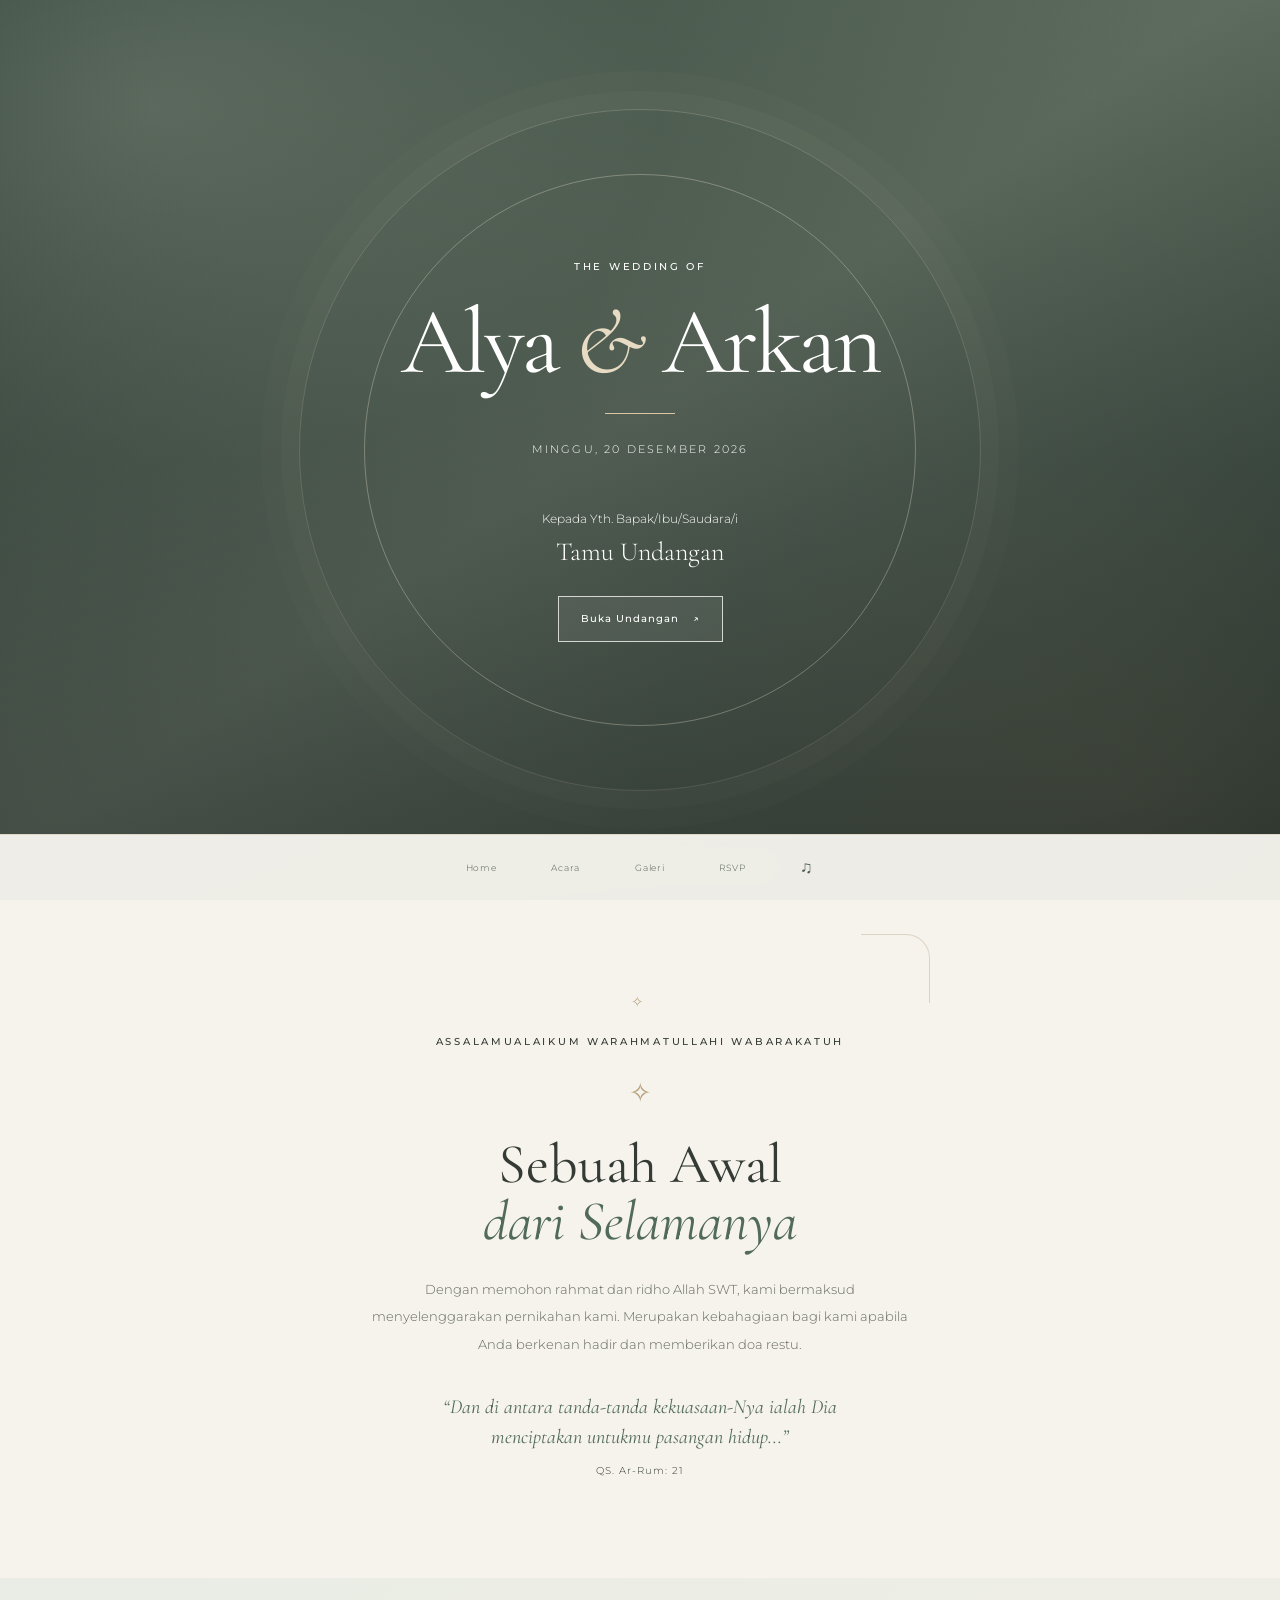
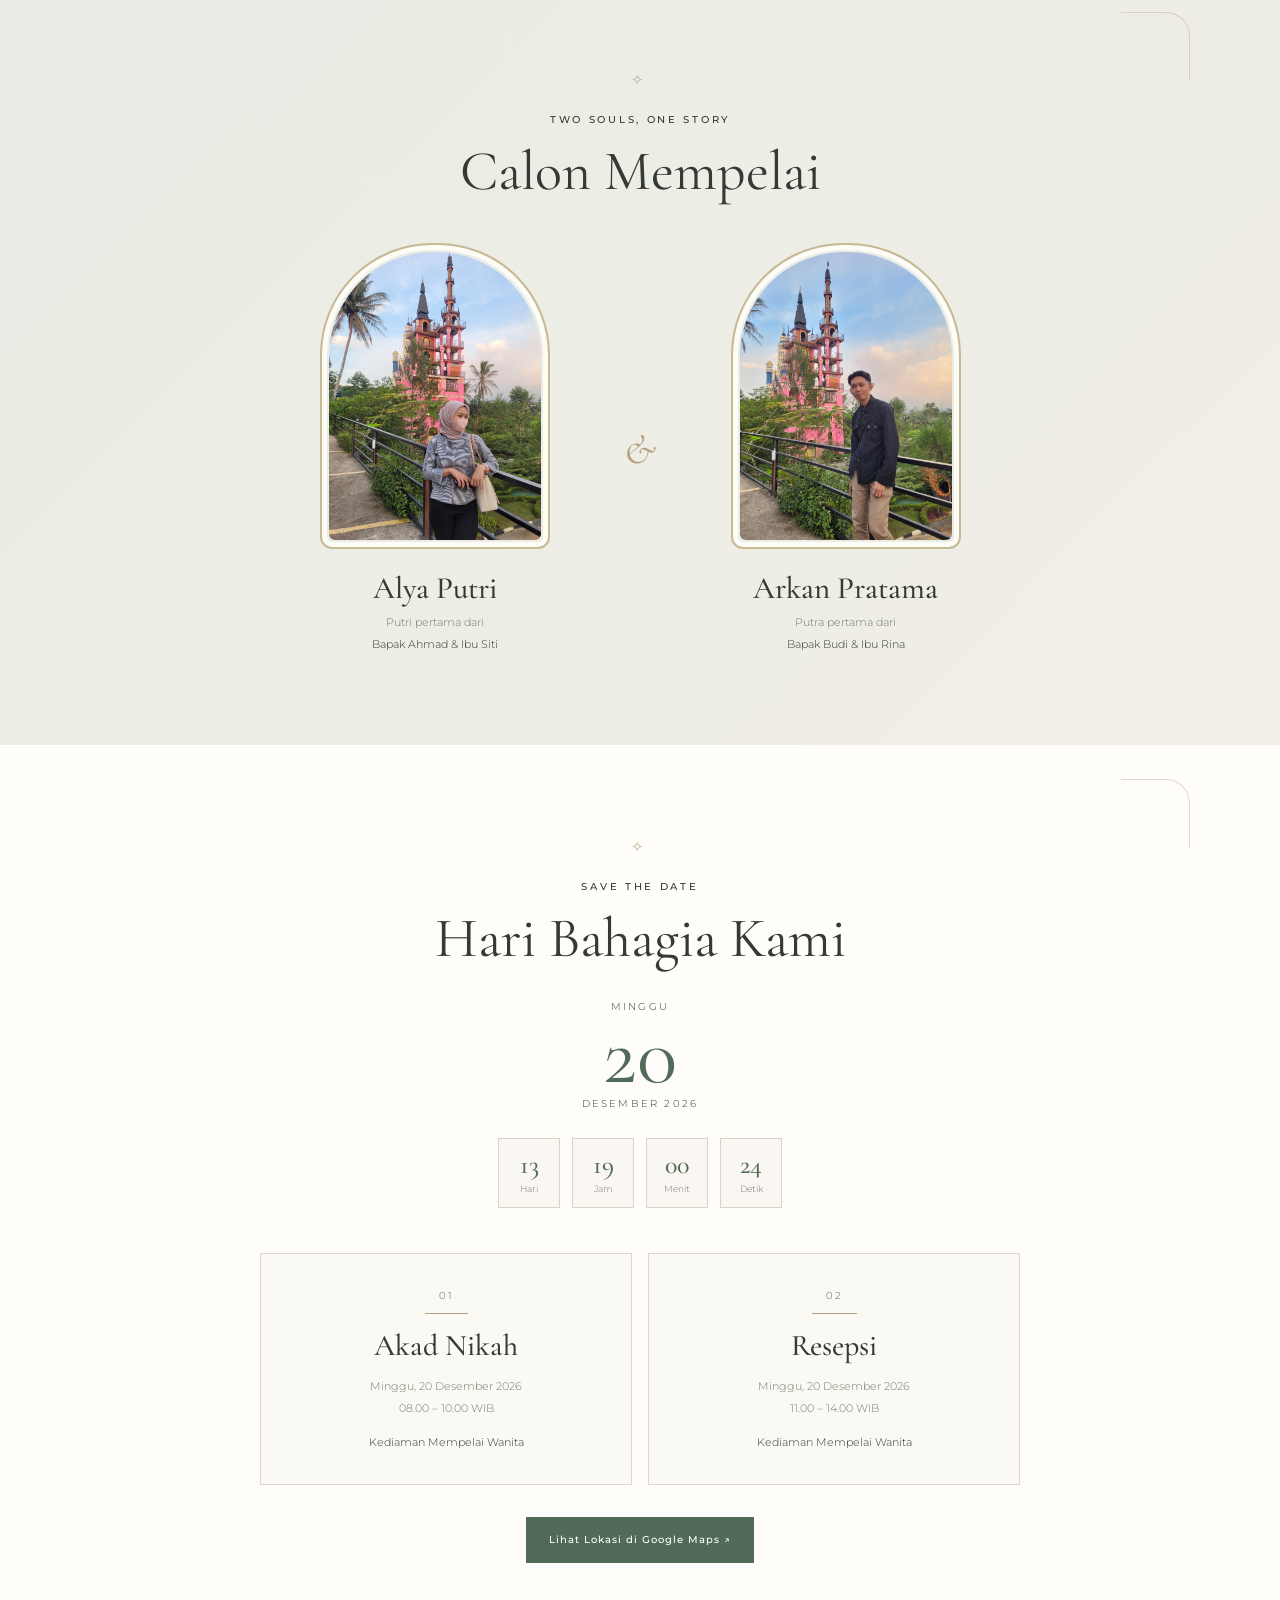
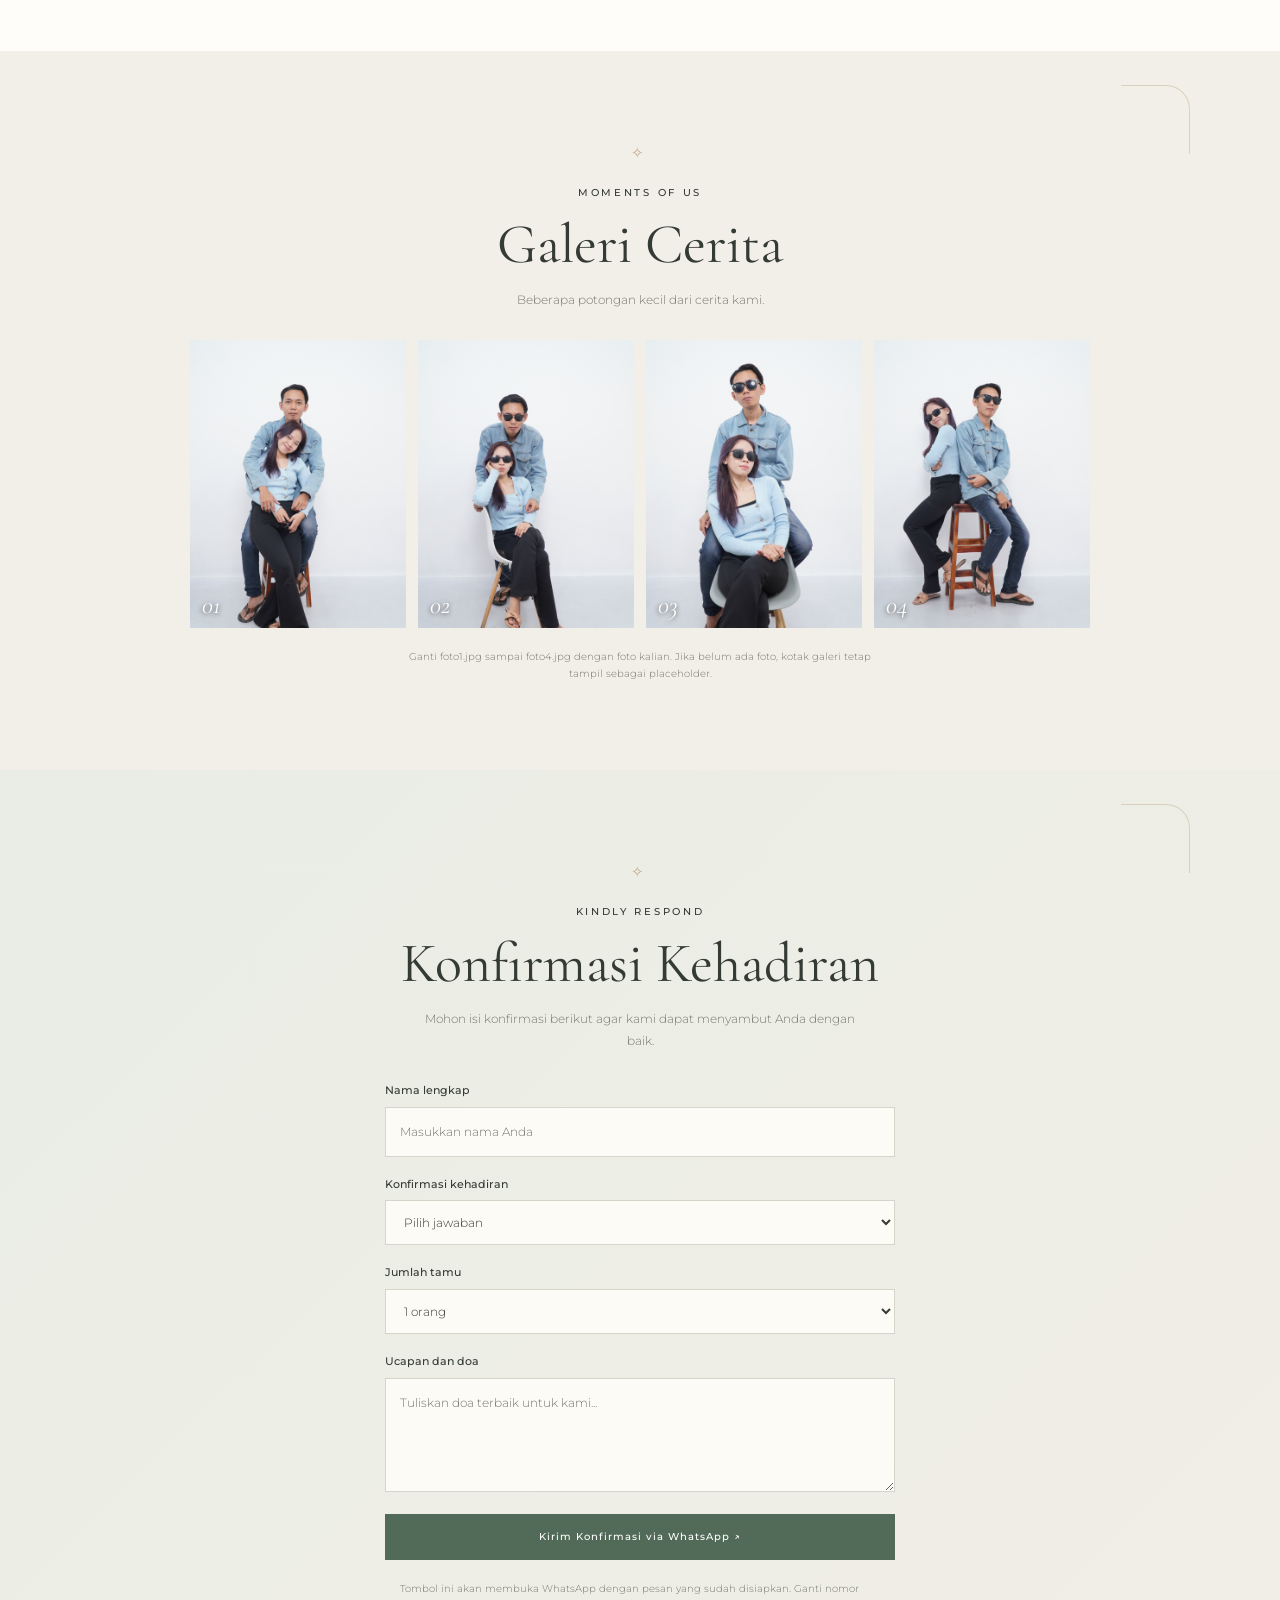
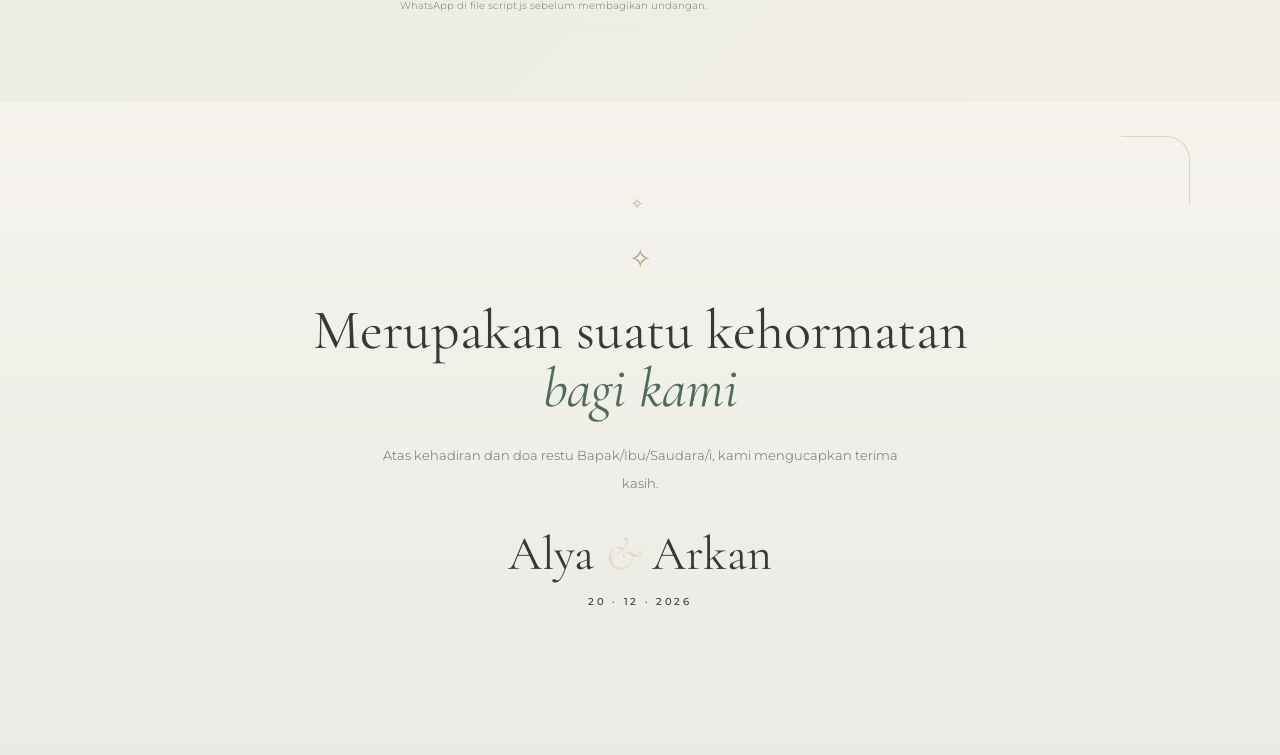
==== index.html @ 94f5ba84 "Add files via upload" ====
<!DOCTYPE html>
<html lang="id">
<head>
  <meta charset="UTF-8">
  <meta name="viewport" content="width=device-width, initial-scale=1">
  <meta name="theme-color" content="#f7f7f5">
  <meta name="description" content="Undangan pernikahan digital — sebuah awal dari selamanya.">
  <title>Undangan Pernikahan — Nama Pasangan</title>
  <link rel="preconnect" href="https://fonts.googleapis.com">
  <link rel="preconnect" href="https://fonts.gstatic.com" crossorigin>
  <link href="https://fonts.googleapis.com/css2?family=Cormorant+Garamond:wght@400;500;600&family=Montserrat:wght@300;400;500;600&display=swap" rel="stylesheet">
  <link rel="stylesheet" href="style.css">
</head>
<body>
  <audio id="weddingMusic" loop preload="none">
    <!-- Ganti musik.mp3 dengan file musik milik Anda yang sudah memiliki izin penggunaan. -->
    <source src="musik.mp3" type="audio/mpeg">
  </audio>

  <main>
    <section class="cover" id="home">
      <div class="cover-shade"></div>
      <div class="cover-content">
        <p class="eyebrow">THE WEDDING OF</p>
        <h1 class="cover-names">Alya <span>&amp;</span> Arkan</h1>
        <div class="silver-line"></div>
        <p class="cover-date">MINGGU, 20 DESEMBER 2026</p>
        <p class="cover-note">Kepada Yth. Bapak/Ibu/Saudara/i</p>
        <p class="guest-name" id="guestName">Tamu Undangan</p>
        <button class="button button-light" id="openInvitation">Buka Undangan <span aria-hidden="true">↗</span></button>
      </div>
      <div class="cover-bottom">DENGAN PENUH CINTA, KAMI MENGUNDANG ANDA</div>
    </section>

    <section class="intro section-pad" id="intro">
      <p class="eyebrow">ASSALAMUALAIKUM WARAHMATULLAHI WABARAKATUH</p>
      <div class="ornament">✧</div>
      <h2>Sebuah Awal<br><em>dari Selamanya</em></h2>
      <p class="body-copy">Dengan memohon rahmat dan ridho Allah SWT, kami bermaksud menyelenggarakan pernikahan kami. Merupakan kebahagiaan bagi kami apabila Anda berkenan hadir dan memberikan doa restu.</p>
      <p class="quote">“Dan di antara tanda-tanda kekuasaan-Nya ialah Dia menciptakan untukmu pasangan hidup...”</p>
      <p class="quote-source">QS. Ar-Rum: 21</p>
    </section>

    <section class="couple section-pad">
      <p class="eyebrow">TWO SOULS, ONE STORY</p>
      <h2>Calon Mempelai</h2>
      <div class="couple-grid">
        <article class="person">
          <div class="portrait portrait-one"><img src="foto-mempelai-wanita.jpg" alt="Foto calon mempelai wanita" onerror="this.style.display='none'"></div>
          <h3>Alya Putri</h3>
          <p>Putri pertama dari</p>
          <p class="family">Bapak Ahmad &amp; Ibu Siti</p>
        </article>
        <div class="ampersand">&amp;</div>
        <article class="person">
          <div class="portrait portrait-two"><img src="foto-mempelai-pria.jpg" alt="Foto calon mempelai pria" onerror="this.style.display='none'"></div>
          <h3>Arkan Pratama</h3>
          <p>Putra pertama dari</p>
          <p class="family">Bapak Budi &amp; Ibu Rina</p>
        </article>
      </div>
    </section>

    <section class="event section-pad" id="acara">
      <p class="eyebrow">SAVE THE DATE</p>
      <h2>Hari Bahagia Kami</h2>
      <div class="event-date">
        <span>MINGGU</span><strong>20</strong><span>DESEMBER 2026</span>
      </div>
      <div id="countdown" class="countdown" aria-label="Hitung mundur">
        <div><strong id="days">00</strong><span>Hari</span></div>
        <div><strong id="hours">00</strong><span>Jam</span></div>
        <div><strong id="minutes">00</strong><span>Menit</span></div>
        <div><strong id="seconds">00</strong><span>Detik</span></div>
      </div>
      <div class="event-cards">
        <article class="event-card">
          <span class="event-icon">01</span>
          <h3>Akad Nikah</h3>
          <p>Minggu, 20 Desember 2026</p>
          <p>08.00 – 10.00 WIB</p>
          <p class="venue">Kediaman Mempelai Wanita</p>
        </article>
        <article class="event-card">
          <span class="event-icon">02</span>
          <h3>Resepsi</h3>
          <p>Minggu, 20 Desember 2026</p>
          <p>11.00 – 14.00 WIB</p>
          <p class="venue">Kediaman Mempelai Wanita</p>
        </article>
      </div>
      <a class="button button-dark" id="mapLink" href="https://maps.google.com/?q=Kediaman+Mempelai+Wanita" target="_blank" rel="noopener">Lihat Lokasi di Google Maps ↗</a>
    </section>

    <section class="gallery section-pad" id="galeri">
      <p class="eyebrow">MOMENTS OF US</p>
      <h2>Galeri Cerita</h2>
      <p class="section-subtitle">Beberapa potongan kecil dari cerita kami.</p>
      <div class="gallery-grid">
        <button class="gallery-item gallery-a" data-full="foto1.jpg" aria-label="Lihat foto 1"><img src="foto1.jpg" alt="Foto pasangan 1" onerror="this.style.display='none'"><span>01</span></button>
        <button class="gallery-item gallery-b" data-full="foto2.jpg" aria-label="Lihat foto 2"><img src="foto2.jpg" alt="Foto pasangan 2" onerror="this.style.display='none'"><span>02</span></button>
        <button class="gallery-item gallery-c" data-full="foto3.jpg" aria-label="Lihat foto 3"><img src="foto3.jpg" alt="Foto pasangan 3" onerror="this.style.display='none'"><span>03</span></button>
        <button class="gallery-item gallery-d" data-full="foto4.jpg" aria-label="Lihat foto 4"><img src="foto4.jpg" alt="Foto pasangan 4" onerror="this.style.display='none'"><span>04</span></button>
      </div>
      <p class="hint">Ganti foto1.jpg sampai foto4.jpg dengan foto kalian. Jika belum ada foto, kotak galeri tetap tampil sebagai placeholder.</p>
    </section>

    <section class="rsvp section-pad" id="rsvp">
      <p class="eyebrow">KINDLY RESPOND</p>
      <h2>Konfirmasi Kehadiran</h2>
      <p class="section-subtitle">Mohon isi konfirmasi berikut agar kami dapat menyambut Anda dengan baik.</p>
      <form id="rsvpForm">
        <label for="name">Nama lengkap</label>
        <input id="name" name="name" type="text" placeholder="Masukkan nama Anda" required>
        <label for="attendance">Konfirmasi kehadiran</label>
        <select id="attendance" name="attendance" required>
          <option value="">Pilih jawaban</option>
          <option value="Hadir">Insyaallah hadir</option>
          <option value="Tidak hadir">Mohon maaf, belum bisa hadir</option>
        </select>
        <label for="guests">Jumlah tamu</label>
        <select id="guests" name="guests">
          <option value="1">1 orang</option><option value="2">2 orang</option><option value="3">3 orang</option><option value="4">4 orang</option>
        </select>
        <label for="message">Ucapan dan doa</label>
        <textarea id="message" name="message" rows="4" placeholder="Tuliskan doa terbaik untuk kami..."></textarea>
        <button class="button button-dark button-full" type="submit">Kirim Konfirmasi via WhatsApp ↗</button>
        <p class="hint">Tombol ini akan membuka WhatsApp dengan pesan yang sudah disiapkan. Ganti nomor WhatsApp di file script.js sebelum membagikan undangan.</p>
      </form>
    </section>

    <section class="closing section-pad">
      <div class="ornament">✧</div>
      <h2>Merupakan suatu kehormatan<br><em>bagi kami</em></h2>
      <p class="body-copy">Atas kehadiran dan doa restu Bapak/Ibu/Saudara/i, kami mengucapkan terima kasih.</p>
      <p class="closing-names">Alya <span>&amp;</span> Arkan</p>
      <p class="eyebrow">20 · 12 · 2026</p>
    </section>
  </main>

  <nav class="bottom-nav" aria-label="Navigasi undangan">
    <a href="#home">Home</a><a href="#acara">Acara</a><a href="#galeri">Galeri</a><a href="#rsvp">RSVP</a>
    <button id="musicToggle" aria-label="Putar atau jeda musik">♫</button>
  </nav>

  <div class="lightbox" id="lightbox" role="dialog" aria-modal="true" aria-label="Pratinjau foto">
    <button class="lightbox-close" id="lightboxClose" aria-label="Tutup">×</button>
    <img id="lightboxImage" src="" alt="Foto galeri ukuran besar">
  </div>
  <script src="script.js"></script>
</body>
</html>
---- style.css ----
:root {
  --paper: #f7f7f5; --white: #fff; --ink: #252628; --silver: #a9aaad;
  --silver-dark: #66686d; --line: #d7d8da; --muted: #77797d;
  --serif: "Cormorant Garamond", Georgia, serif;
  --sans: "Montserrat", Arial, sans-serif;
}
* { box-sizing: border-box; }
html { scroll-behavior: smooth; scroll-padding-top: 78px; }
body { margin: 0; background: var(--paper); color: var(--ink); font-family: var(--sans); font-size: 14px; font-weight: 300; line-height: 1.8; }
button, input, select, textarea { font: inherit; }
a { color: inherit; }
.cover { min-height: 100svh; position: relative; display: grid; place-items: center; text-align: center; color: white; overflow: hidden; background: linear-gradient(145deg,#77797d 0%,#b9babe 44%,#55575b 100%); }
.cover::before, .cover::after { content:""; position:absolute; border:1px solid rgba(255,255,255,.28); border-radius:50%; width:min(85vw,680px); aspect-ratio:1; }
.cover::after { width:min(70vw,550px); }
.cover-shade { position:absolute; inset:0; background:linear-gradient(180deg,rgba(20,21,23,.22),rgba(20,21,23,.5)); }
.cover-content { position:relative; z-index:1; padding:32px 22px; width:min(100%,700px); }
.eyebrow { font-size:10px; letter-spacing:.27em; font-weight:500; margin:0 0 14px; }
.cover-names { font:400 clamp(54px,12vw,94px)/.95 var(--serif); margin:22px 0; letter-spacing:-.035em; }
.cover-names span, .closing-names span { font-style:italic; color:#dedee0; }
.silver-line { width:70px; height:1px; background:#e0e0e2; margin:26px auto; }
.cover-date { font-size:11px; letter-spacing:.2em; }
.cover-note { margin:48px 0 0; font-size:12px; }
.guest-name { margin:0 0 20px; font-family:var(--serif); font-size:26px; }
.button { display:inline-flex; justify-content:center; align-items:center; gap:14px; border:1px solid transparent; padding:13px 22px; text-decoration:none; font-size:10px; letter-spacing:.1em; font-weight:500; cursor:pointer; transition:transform .2s,background .2s; }
.button:hover { transform:translateY(-2px); }
.button-light { color:white; border-color:rgba(255,255,255,.75); background:rgba(255,255,255,.07); }
.button-dark { color:white; background:#36373a; }
.button-full { width:100%; }
.cover-bottom { position:absolute; z-index:1; bottom:22px; font-size:8px; letter-spacing:.18em; padding:0 16px; }
.section-pad { padding:88px 22px; text-align:center; }
.intro { max-width:760px; margin:auto; }
.ornament { color:var(--silver-dark); font-size:27px; margin:18px 0; }
h2 { font:400 clamp(37px,7vw,56px)/1.03 var(--serif); margin:0 0 25px; }
h2 em { color:var(--silver-dark); font-weight:400; }
.body-copy { max-width:540px; margin:0 auto; color:#5d5f62; font-size:13px; line-height:2.1; }
.quote { max-width:470px; margin:34px auto 0; color:var(--silver-dark); font:italic 20px/1.5 var(--serif); }
.quote-source { font-size:10px; letter-spacing:.1em; }
.couple { background:#eeefee; }
.couple-grid { display:grid; grid-template-columns:1fr auto 1fr; align-items:center; gap:20px; max-width:750px; margin:42px auto 0; }
.person h3 { font:500 31px/1.1 var(--serif); margin:22px 0 8px; }
.person p { margin:2px 0; font-size:11px; color:var(--muted); }
.person .family { color:var(--ink); }
.portrait { width:min(100%,230px); aspect-ratio:3/4; margin:auto; display:grid; place-items:center; background:linear-gradient(145deg,#d6d7d8,#8e9094); color:#fff; font:italic 90px var(--serif); border:8px solid rgba(255,255,255,.6); outline:1px solid #c3c4c6; outline-offset:4px; }
.portrait-two { background:linear-gradient(145deg,#a5a6a9,#55575b); }
.ampersand { font:italic 42px var(--serif); color:var(--silver-dark); }
.event { background:#fff; }
.event-date { display:flex; flex-direction:column; align-items:center; margin:30px 0 25px; }
.event-date span { font-size:10px; letter-spacing:.22em; }
.event-date strong { font:400 84px/.95 var(--serif); color:var(--silver-dark); }
.countdown { display:flex; justify-content:center; gap:12px; margin:25px auto 45px; }
.countdown div { min-width:62px; padding:10px 8px; border:1px solid var(--line); display:flex; flex-direction:column; }
.countdown strong { font:500 26px/1.2 var(--serif); }
.countdown span { font-size:9px; color:var(--muted); }
.event-cards { display:grid; grid-template-columns:repeat(2,minmax(0,1fr)); gap:16px; max-width:760px; margin:0 auto 32px; }
.event-card { border:1px solid var(--line); padding:28px 18px; }
.event-icon { display:inline-block; border-bottom:1px solid var(--silver); padding:0 14px 8px; color:var(--silver-dark); font-size:10px; letter-spacing:.2em; }
.event-card h3 { font:500 30px var(--serif); margin:13px 0; }
.event-card p { font-size:11px; margin:3px 0; color:var(--muted); }
.event-card .venue { margin-top:14px; color:var(--ink); }
.section-subtitle { max-width:440px; margin:-10px auto 30px; color:var(--muted); font-size:12px; }
.gallery-grid { display:grid; grid-template-columns:repeat(4,1fr); gap:12px; max-width:900px; margin:0 auto; }
.gallery-item { position:relative; overflow:hidden; padding:0; border:0; background:linear-gradient(145deg,#d7d8d9,#888a8e); aspect-ratio:3/4; cursor:zoom-in; color:white; }
.gallery-item:nth-child(even) { background:linear-gradient(145deg,#aeb0b2,#626469); }
.gallery-item img { position:absolute; inset:0; width:100%; height:100%; object-fit:cover; }
.gallery-item span { position:absolute; bottom:8px; left:12px; font:italic 25px var(--serif); text-shadow:0 1px 5px #444; }
.hint { color:var(--muted); font-size:10px; line-height:1.7; max-width:480px; margin:20px auto 0; }
.rsvp { background:#eeefee; }
form { max-width:510px; margin:0 auto; text-align:left; }
form label { display:block; margin:18px 0 6px; font-size:11px; font-weight:500; }
input, select, textarea { display:block; width:100%; padding:13px 14px; border:1px solid #d0d1d2; background:rgba(255,255,255,.75); color:var(--ink); border-radius:0; outline:none; font-size:12px; }
input:focus, select:focus, textarea:focus { border-color:var(--silver-dark); }
textarea { resize:vertical; }
form .button { margin-top:22px; }
.closing { padding-bottom:130px; }
.closing-names { font:400 48px var(--serif); margin:28px 0 10px; }
.closing-names span { color:var(--silver-dark); }
.bottom-nav { position:fixed; z-index:10; bottom:0; left:0; right:0; display:flex; justify-content:center; align-items:center; gap:clamp(15px,5vw,45px); padding:12px 10px calc(12px + env(safe-area-inset-bottom)); background:rgba(250,250,249,.94); border-top:1px solid #dededf; backdrop-filter:blur(12px); }
.bottom-nav a, .bottom-nav button { border:0; background:none; text-decoration:none; font-size:9px; letter-spacing:.08em; color:#4d4f52; cursor:pointer; padding:5px; }
.bottom-nav button { font-size:17px; }
.lightbox { display:none; position:fixed; z-index:30; inset:0; padding:40px 16px; background:rgba(20,20,22,.94); align-items:center; justify-content:center; }
.lightbox.open { display:flex; }
.lightbox img { max-width:100%; max-height:85svh; object-fit:contain; }
.lightbox-close { position:absolute; top:12px; right:18px; color:white; background:none; border:0; font-size:36px; cursor:pointer; }
@media(max-width:600px) {
  .section-pad { padding:70px 20px; }
  .couple-grid { gap:10px; }
  .portrait { border-width:4px; font-size:60px; }
  .person h3 { font-size:24px; }
  .ampersand { font-size:30px; }
  .event-cards { grid-template-columns:1fr; max-width:360px; }
  .gallery-grid { grid-template-columns:repeat(2,1fr); }
  .gallery-item { aspect-ratio:4/5; }
  .countdown { gap:7px; }
  .countdown div { min-width:57px; }
}
@media(prefers-reduced-motion:reduce) { html { scroll-behavior:auto; } *,*::before,*::after { transition:none !important; } }


/* === Pembaruan estetika: sage, ivory, dan aksen champagne === */
:root {
  --paper:#f6f3ed; --white:#fffdf9; --ink:#343a34; --silver:#b5aa91;
  --silver-dark:#687968; --line:#ded9ce; --muted:#77796f;
  --sage:#e8ece4; --sage-deep:#526b58; --champagne:#b6a17c;
}
body { background:var(--paper); color:var(--ink); }
.cover {
  background:
    radial-gradient(ellipse at 12% 12%,rgba(224,229,214,.26),transparent 32%),
    radial-gradient(ellipse at 88% 88%,rgba(185,164,125,.22),transparent 30%),
    linear-gradient(145deg,#42594a 0%,#738573 48%,#34483b 100%);
}
.cover::before,.cover::after { border-color:rgba(239,231,211,.32); }
.cover::before { box-shadow:0 0 0 18px rgba(239,231,211,.035),0 0 0 38px rgba(239,231,211,.025); }
.cover-names span,.closing-names span { color:#e7dcc3; }
.silver-line { background:#d8c8a7; }
.button-dark { background:var(--sage-deep); }
.button-dark:hover { background:#405746; }
.section-pad { position:relative; }
.section-pad:not(.cover)::before {
  content:"✧"; display:block; color:var(--champagne); font-size:15px;
  letter-spacing:.28em; margin:0 auto 18px; opacity:.9;
}
.intro { background:var(--paper); }
.ornament { color:var(--champagne); }
h2 em { color:var(--sage-deep); }
.body-copy { color:#62675f; }
.quote { color:var(--sage-deep); }
.couple,.rsvp { background:linear-gradient(135deg,#e9ede5,#f1eee6); }
.portrait {
  background:linear-gradient(145deg,#d9dfd3,#829481);
  outline-color:#c8b995;
}
.portrait-two { background:linear-gradient(145deg,#b9c5b3,#637b68); }
.ampersand { color:var(--champagne); }
.event { background:#fffdf9; }
.event-date strong { color:var(--sage-deep); }
.countdown div { border-color:#d9d4c8; background:rgba(246,243,237,.55); }
.countdown strong { color:var(--sage-deep); }
.event-icon { border-color:var(--champagne); color:var(--sage-deep); }
.event-card { border-color:#ded8ca; background:rgba(246,243,237,.42); }
.gallery { background:#f2efe8; }
.gallery-item { background:linear-gradient(145deg,#d9dfd3,#8b9b87); }
.gallery-item:nth-child(even) { background:linear-gradient(145deg,#d4c8b1,#899783); }
.gallery-item img { transition:transform .5s ease; }
.gallery-item:hover img { transform:scale(1.035); }
input,select,textarea { border-color:#d7d4c9; background:rgba(255,253,249,.88); }
input:focus,select:focus,textarea:focus { border-color:var(--sage-deep); }
.bottom-nav { background:rgba(250,248,242,.94); border-top-color:#ddd7ca; }
.bottom-nav a,.bottom-nav button { color:#4c5e4f; }
.closing { background:linear-gradient(180deg,#f6f3ed,#e8ece4); }
.lightbox { background:rgba(29,39,31,.95); }
@media(min-width:700px) {
  .section-pad:not(.cover)::after {
    content:""; position:absolute; width:68px; height:68px; top:34px; right:clamp(24px,7vw,100px);
    border-top:1px solid rgba(182,161,124,.38); border-right:1px solid rgba(182,161,124,.38);
    border-radius:0 24px 0 0; pointer-events:none;
  }
}
@media(prefers-reduced-motion:reduce) { .gallery-item img { transition:none; } }


/* Foto calon mempelai: bingkai tegak, simetris, dan rapi */
.portrait {
  position: relative;
  display: block;
  overflow: hidden;
  isolation: isolate;
  box-sizing: border-box;
  border: 2px solid #c8b995;
  outline: none;
  border-radius: 112px 112px 12px 12px;
  background: #e9ede5;
  box-shadow: inset 0 0 0 5px rgba(255,253,249,.92);
  padding: 7px;
}
.portrait img {
  position: relative;
  display: block;
  width: 100%;
  height: 100%;
  object-fit: cover;
  object-position: center;
  border-radius: 104px 104px 6px 6px;
}
.portrait-one img { object-position: center 35%; }
.portrait-two img { object-position: center 35%; }
@media (max-width: 699px) {
  .portrait { border-radius: 88px 88px 10px 10px; padding: 5px; }
  .portrait img { border-radius: 80px 80px 5px 5px; }
}
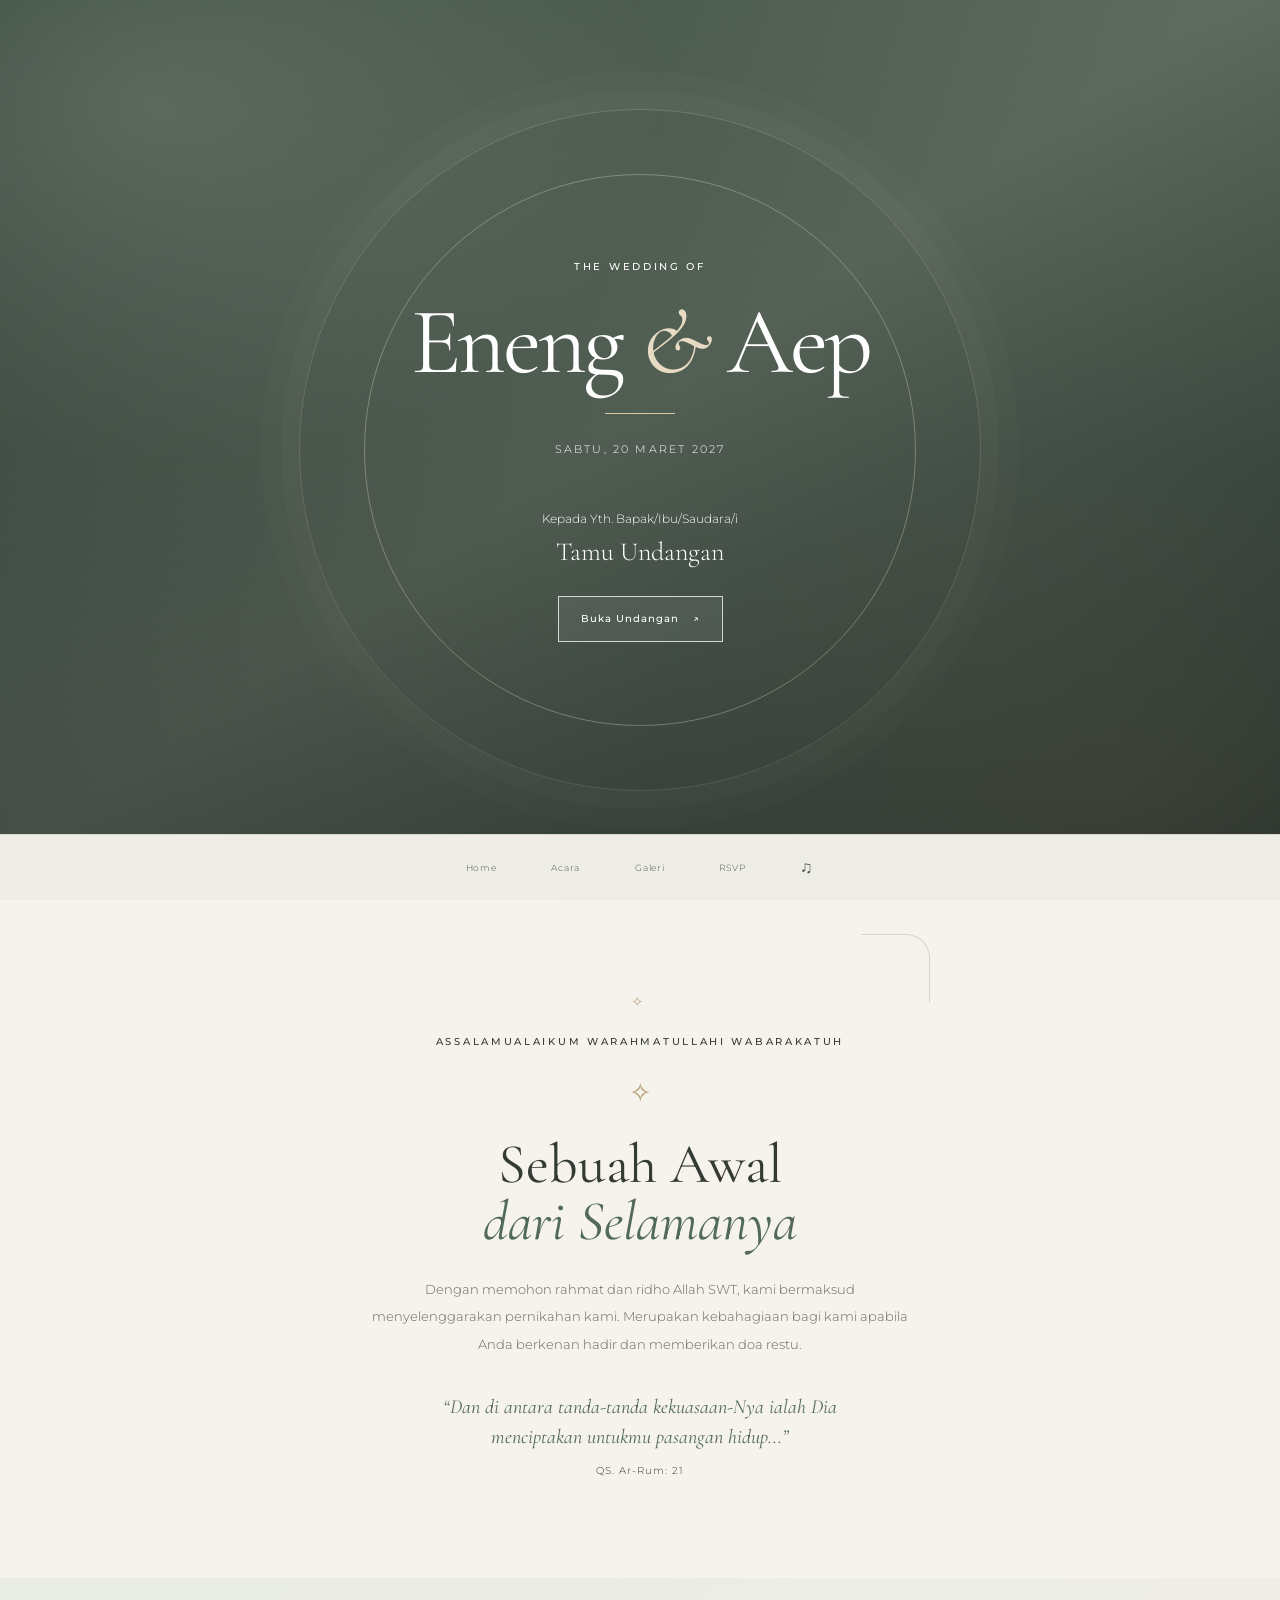
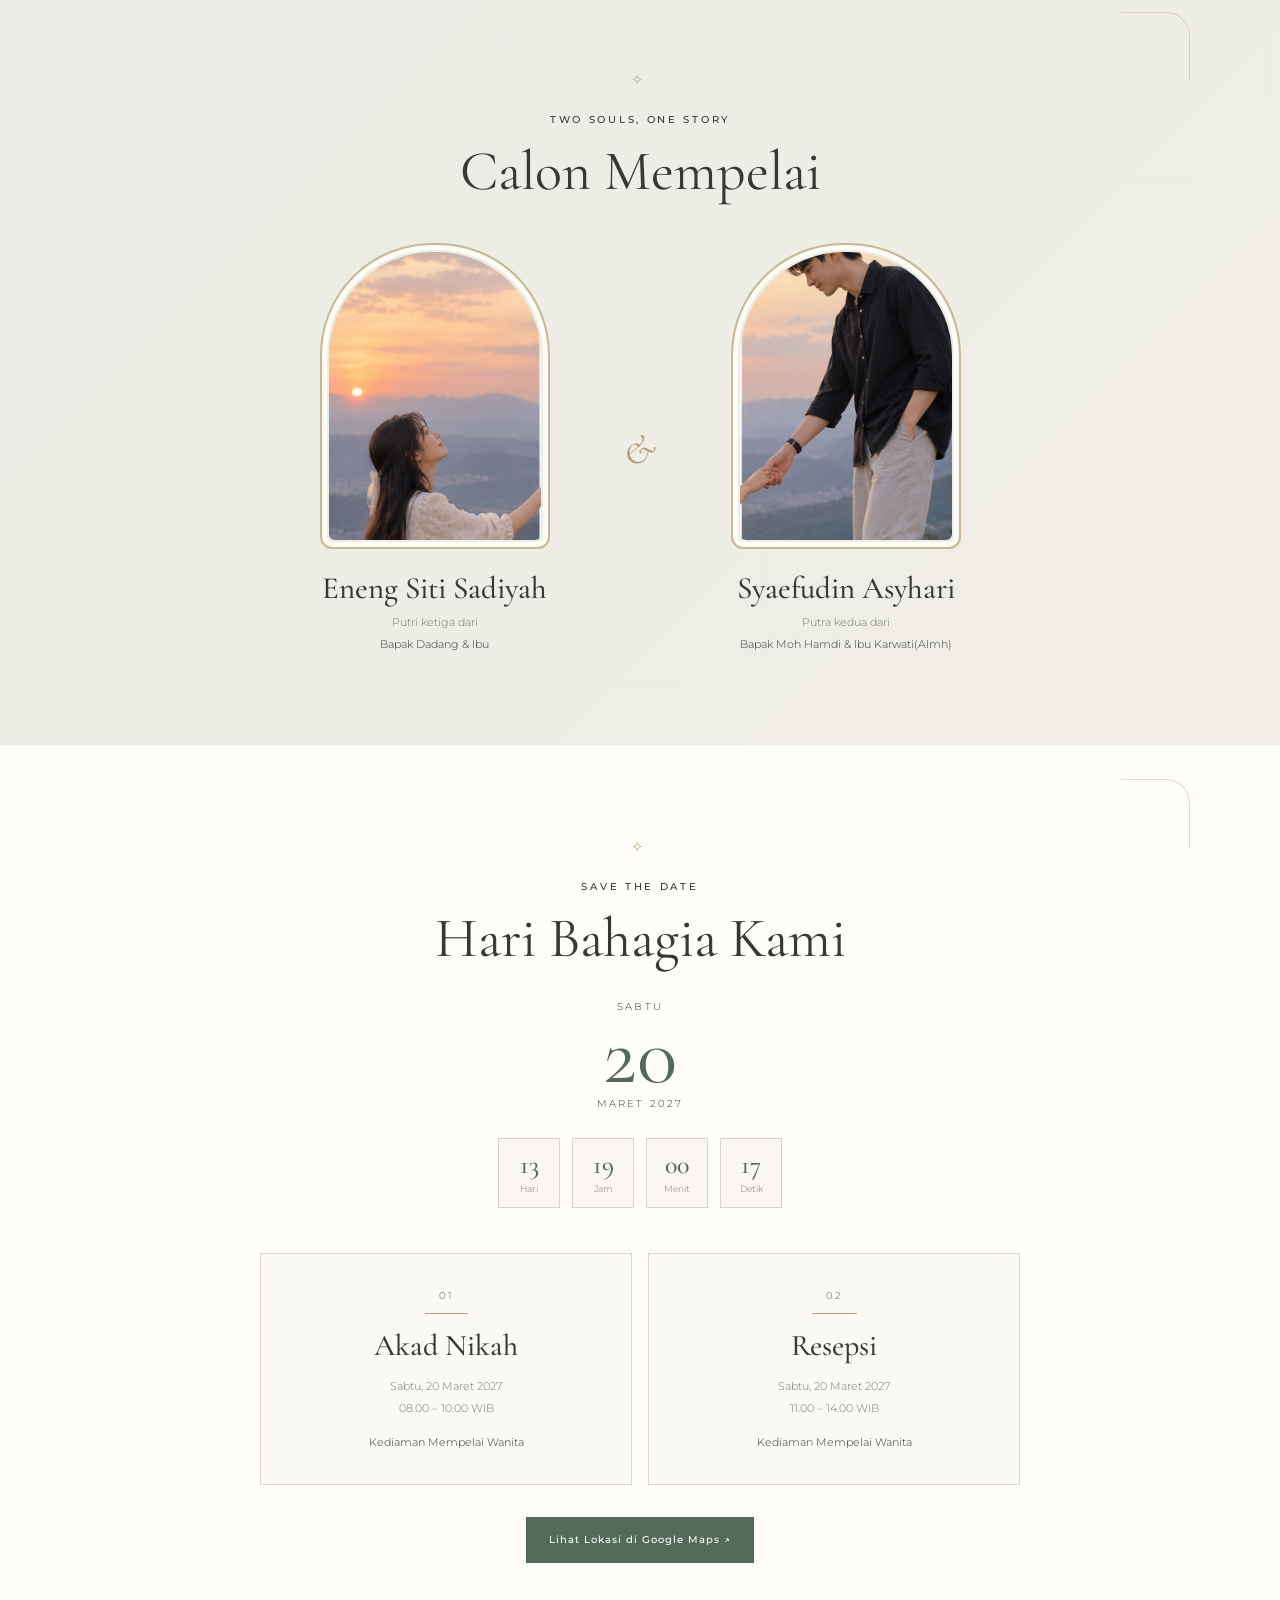
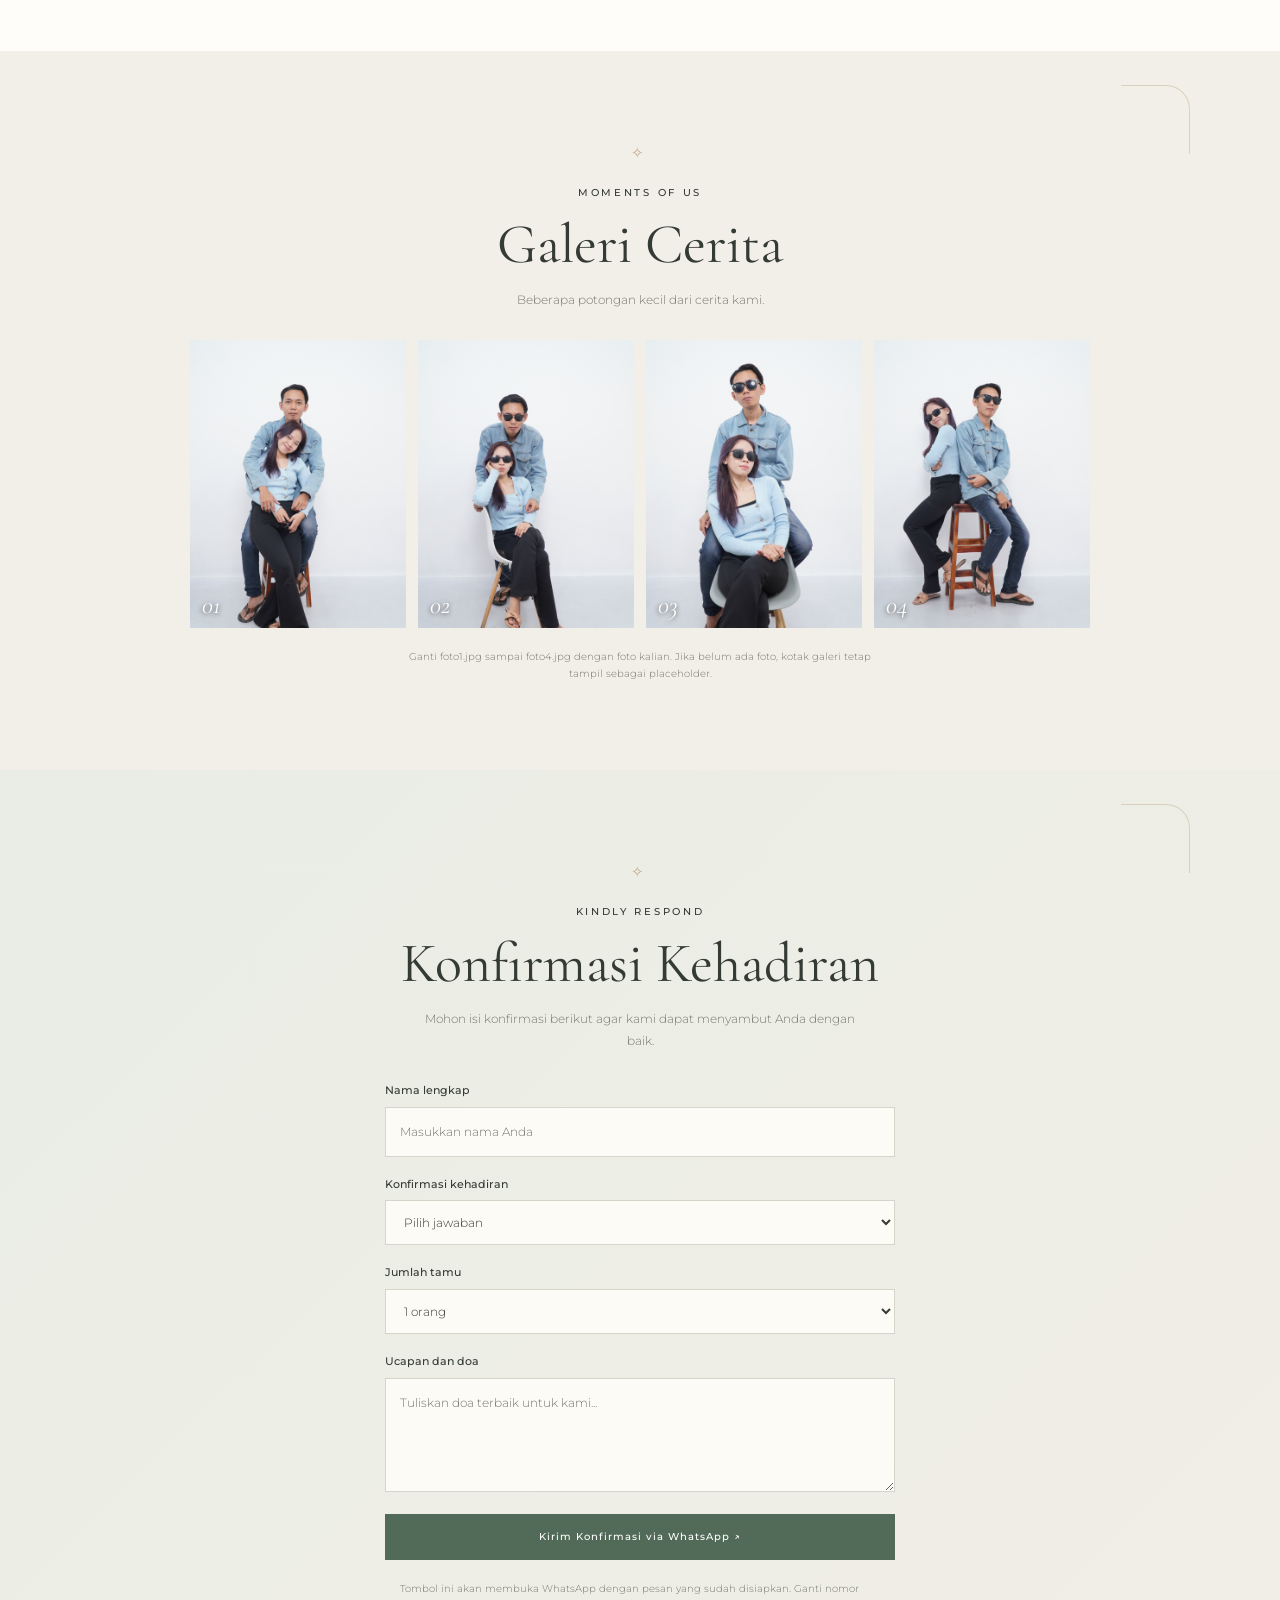
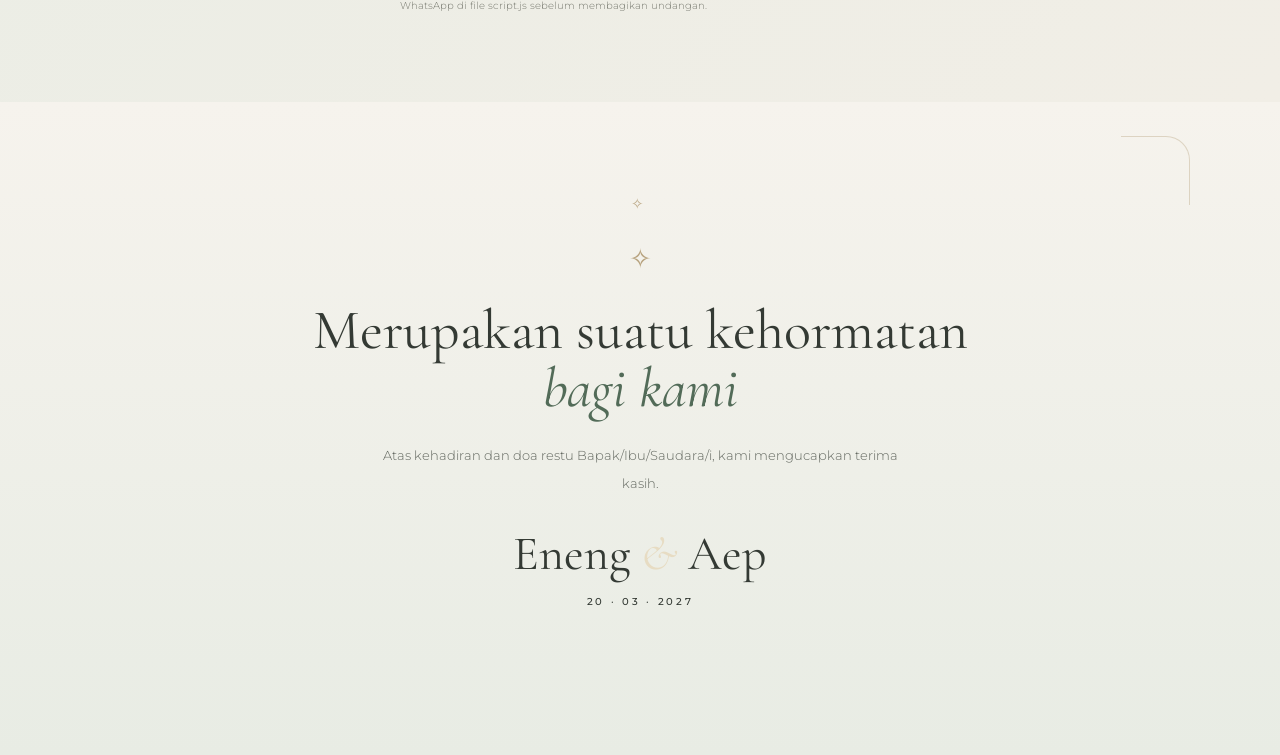
==== commit de131124: "Update index.html" ====
--- a/index.html
+++ b/index.html
@@ -22,9 +22,9 @@
       <div class="cover-shade"></div>
       <div class="cover-content">
         <p class="eyebrow">THE WEDDING OF</p>
-        <h1 class="cover-names">Alya <span>&amp;</span> Arkan</h1>
+        <h1 class="cover-names">Eneng <span>&amp;</span> Aep</h1>
         <div class="silver-line"></div>
-        <p class="cover-date">MINGGU, 20 DESEMBER 2026</p>
+        <p class="cover-date">SABTU, 20 MARET 2027</p>
         <p class="cover-note">Kepada Yth. Bapak/Ibu/Saudara/i</p>
         <p class="guest-name" id="guestName">Tamu Undangan</p>
         <button class="button button-light" id="openInvitation">Buka Undangan <span aria-hidden="true">↗</span></button>
@@ -47,16 +47,16 @@
       <div class="couple-grid">
         <article class="person">
           <div class="portrait portrait-one"><img src="foto-mempelai-wanita.jpg" alt="Foto calon mempelai wanita" onerror="this.style.display='none'"></div>
-          <h3>Alya Putri</h3>
-          <p>Putri pertama dari</p>
-          <p class="family">Bapak Ahmad &amp; Ibu Siti</p>
+          <h3>Eneng Siti Sadiyah</h3>
+          <p>Putri ketiga dari</p>
+          <p class="family">Bapak Dadang &amp; Ibu </p>
         </article>
         <div class="ampersand">&amp;</div>
         <article class="person">
           <div class="portrait portrait-two"><img src="foto-mempelai-pria.jpg" alt="Foto calon mempelai pria" onerror="this.style.display='none'"></div>
-          <h3>Arkan Pratama</h3>
-          <p>Putra pertama dari</p>
-          <p class="family">Bapak Budi &amp; Ibu Rina</p>
+          <h3>Syaefudin Asyhari</h3>
+          <p>Putra kedua dari</p>
+          <p class="family">Bapak Moh Hamdi &amp; Ibu Karwati(Almh)</p>
         </article>
       </div>
     </section>
@@ -65,7 +65,7 @@
       <p class="eyebrow">SAVE THE DATE</p>
       <h2>Hari Bahagia Kami</h2>
       <div class="event-date">
-        <span>MINGGU</span><strong>20</strong><span>DESEMBER 2026</span>
+        <span>SABTU</span><strong>20</strong><span>MARET 2027</span>
       </div>
       <div id="countdown" class="countdown" aria-label="Hitung mundur">
         <div><strong id="days">00</strong><span>Hari</span></div>
@@ -77,19 +77,19 @@
         <article class="event-card">
           <span class="event-icon">01</span>
           <h3>Akad Nikah</h3>
-          <p>Minggu, 20 Desember 2026</p>
+          <p>Sabtu, 20 Maret 2027</p>
           <p>08.00 – 10.00 WIB</p>
           <p class="venue">Kediaman Mempelai Wanita</p>
         </article>
         <article class="event-card">
           <span class="event-icon">02</span>
           <h3>Resepsi</h3>
-          <p>Minggu, 20 Desember 2026</p>
+          <p>Sabtu, 20 Maret 2027</p>
           <p>11.00 – 14.00 WIB</p>
           <p class="venue">Kediaman Mempelai Wanita</p>
         </article>
       </div>
-      <a class="button button-dark" id="mapLink" href="https://maps.google.com/?q=Kediaman+Mempelai+Wanita" target="_blank" rel="noopener">Lihat Lokasi di Google Maps ↗</a>
+      <a class="button button-dark" id="mapLink" href="https://maps.app.goo.gl/gSheWHwSPHC9vMCVA" target="_blank" rel="noopener">Lihat Lokasi di Google Maps ↗</a>
     </section>
 
     <section class="gallery section-pad" id="galeri">
@@ -133,8 +133,8 @@
       <div class="ornament">✧</div>
       <h2>Merupakan suatu kehormatan<br><em>bagi kami</em></h2>
       <p class="body-copy">Atas kehadiran dan doa restu Bapak/Ibu/Saudara/i, kami mengucapkan terima kasih.</p>
-      <p class="closing-names">Alya <span>&amp;</span> Arkan</p>
-      <p class="eyebrow">20 · 12 · 2026</p>
+      <p class="closing-names">Eneng <span>&amp;</span> Aep</p>
+      <p class="eyebrow">20 · 03 · 2027</p>
     </section>
   </main>
 
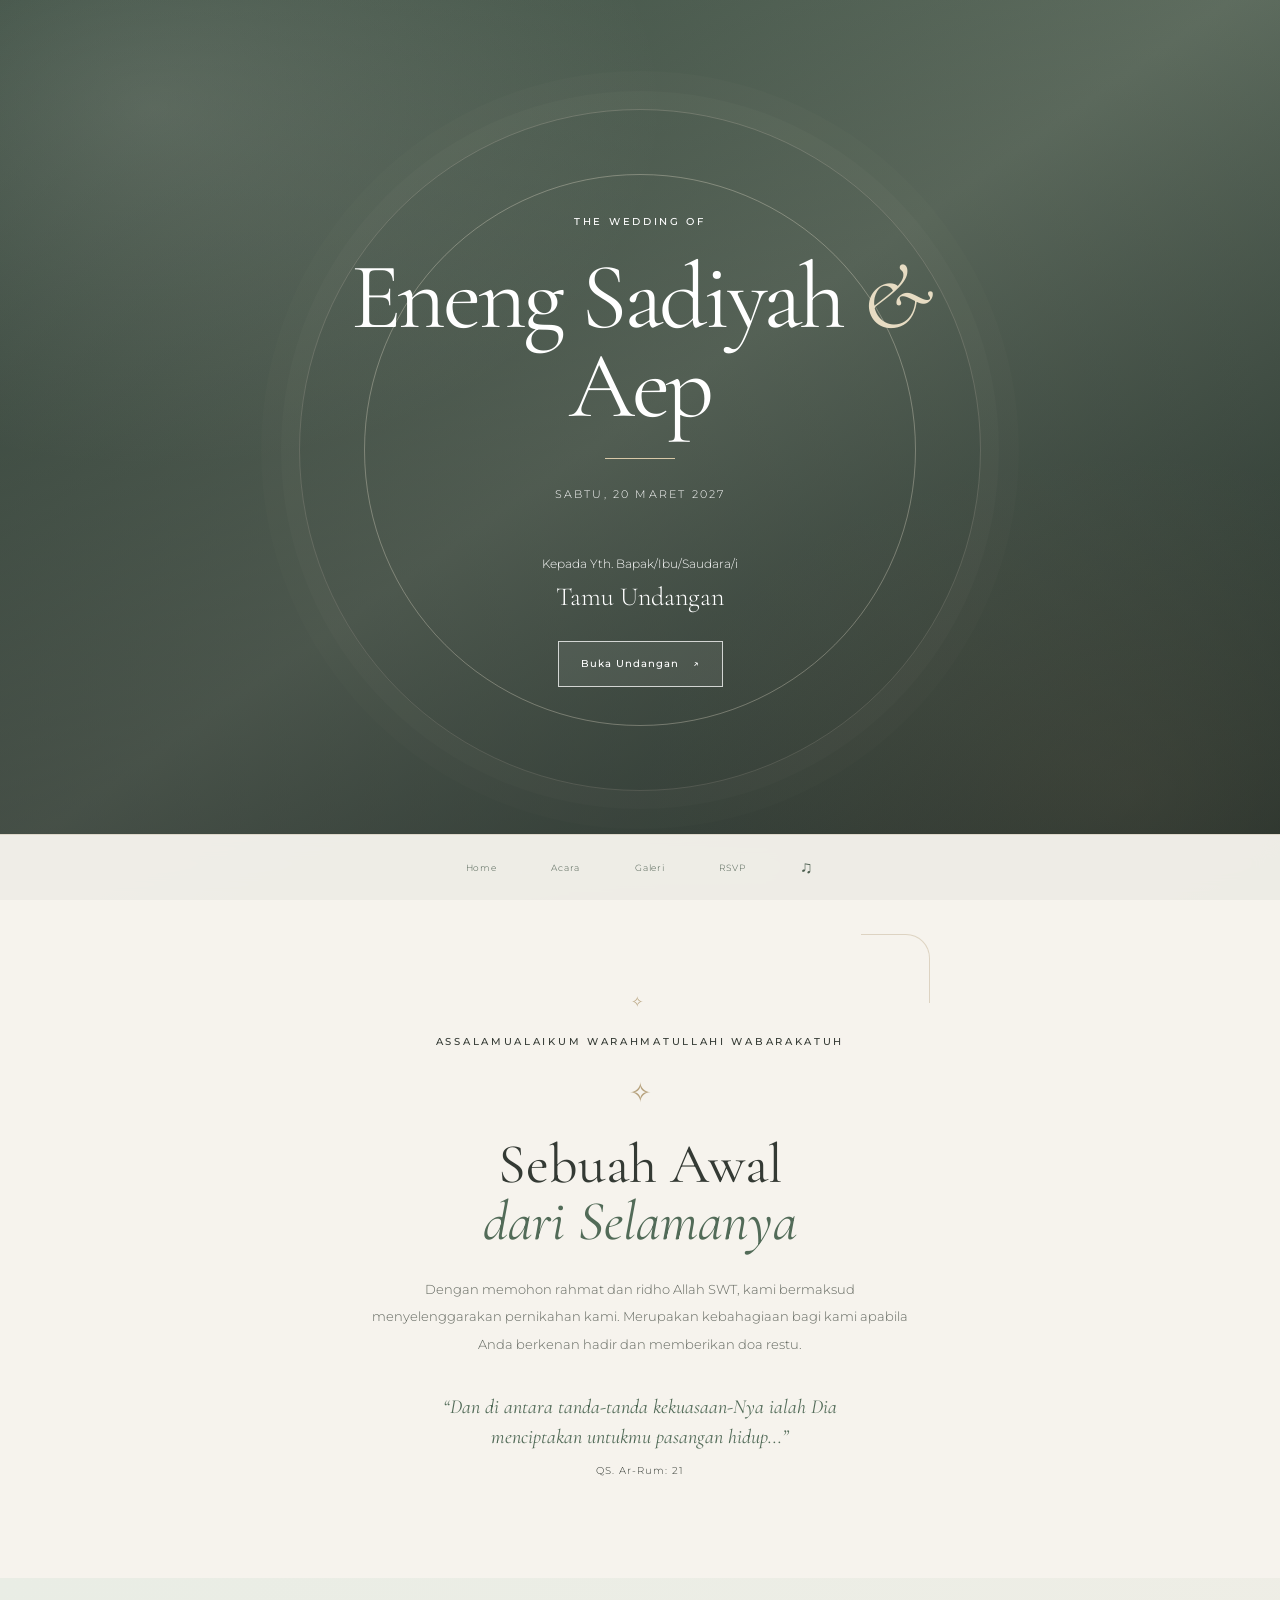
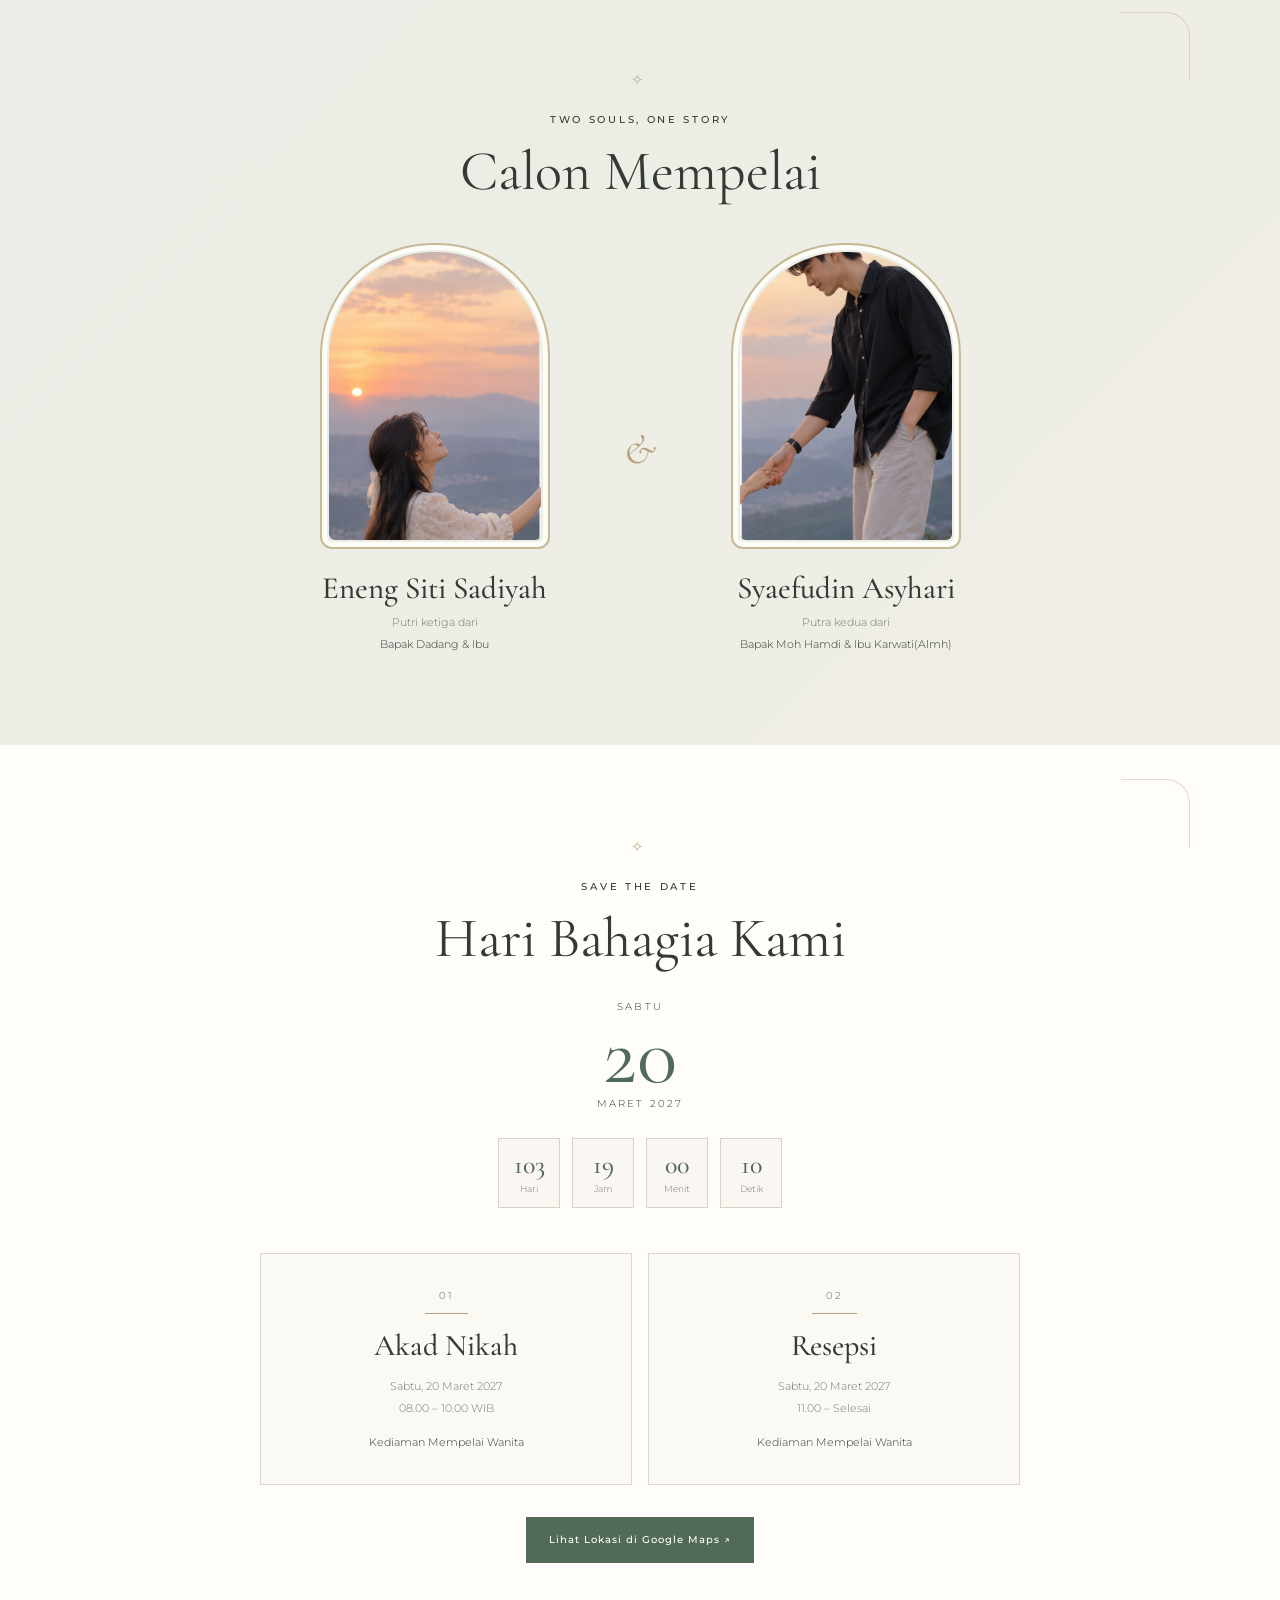
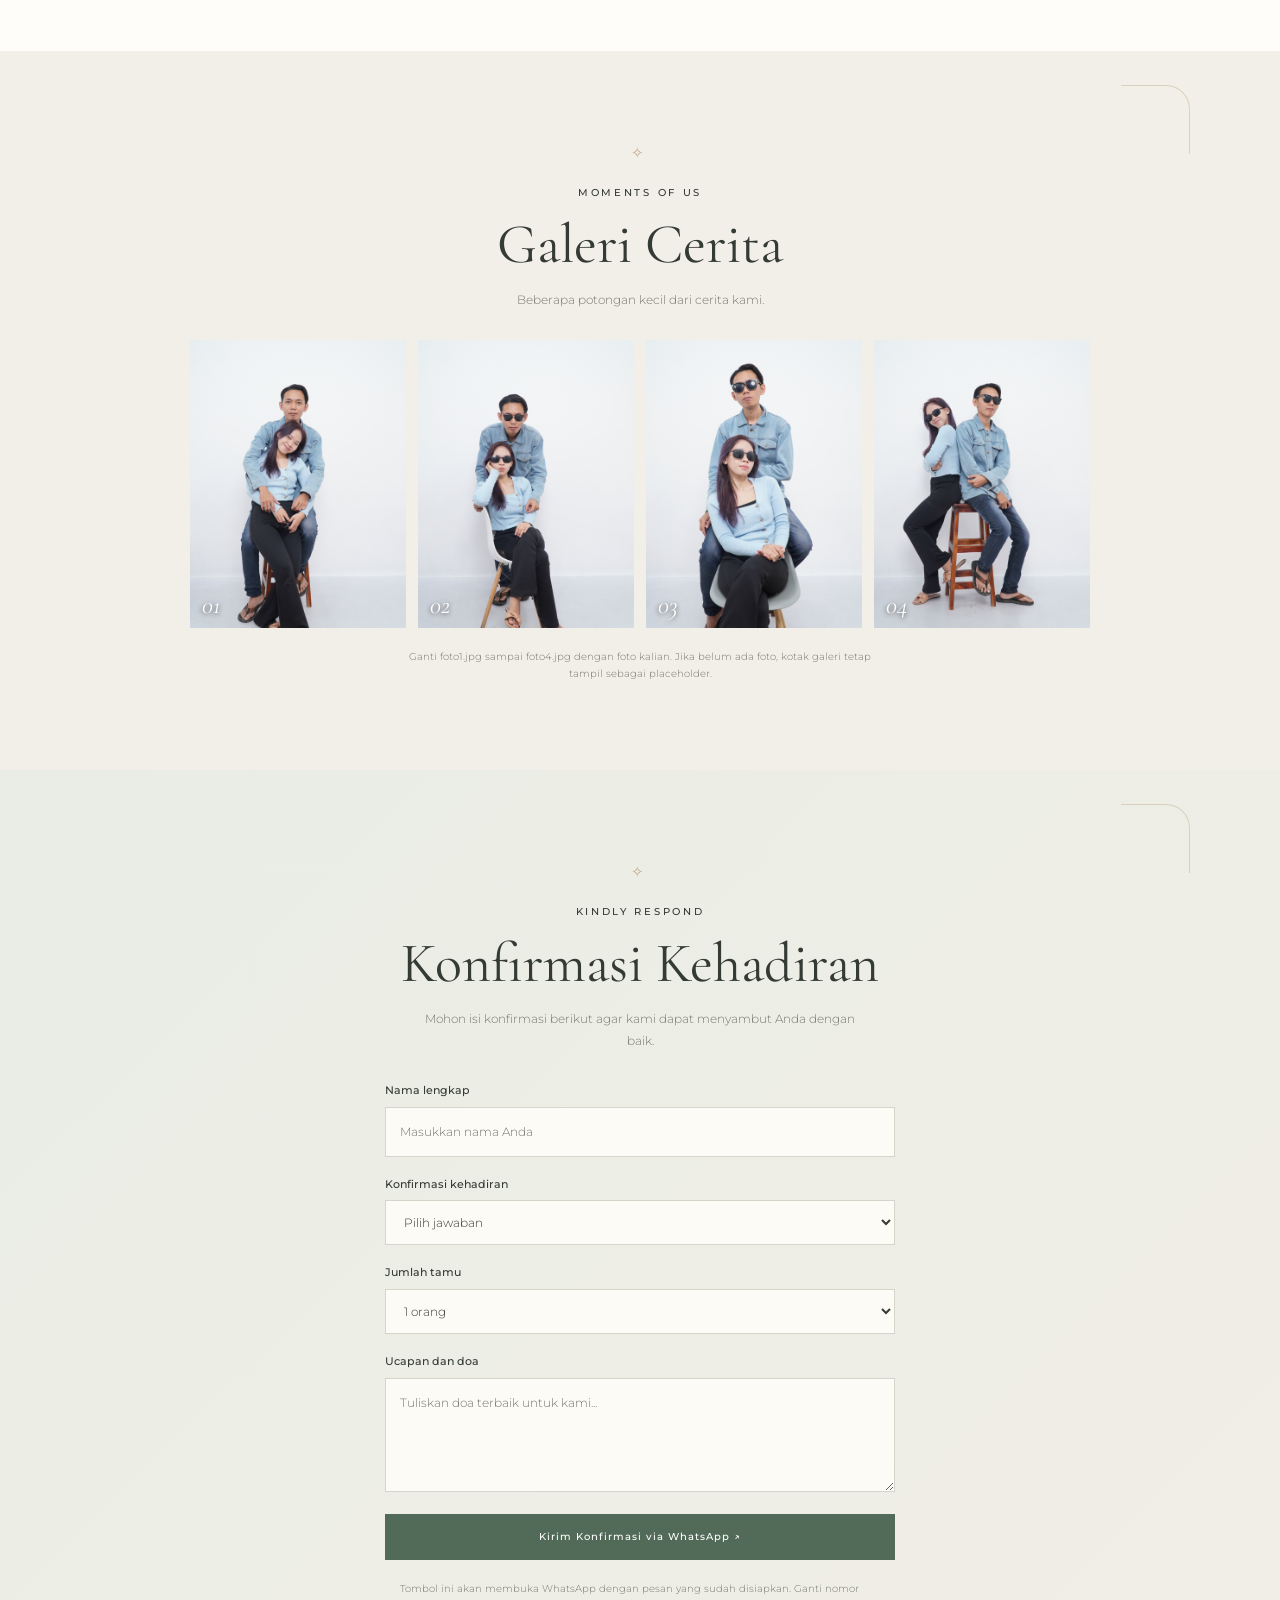
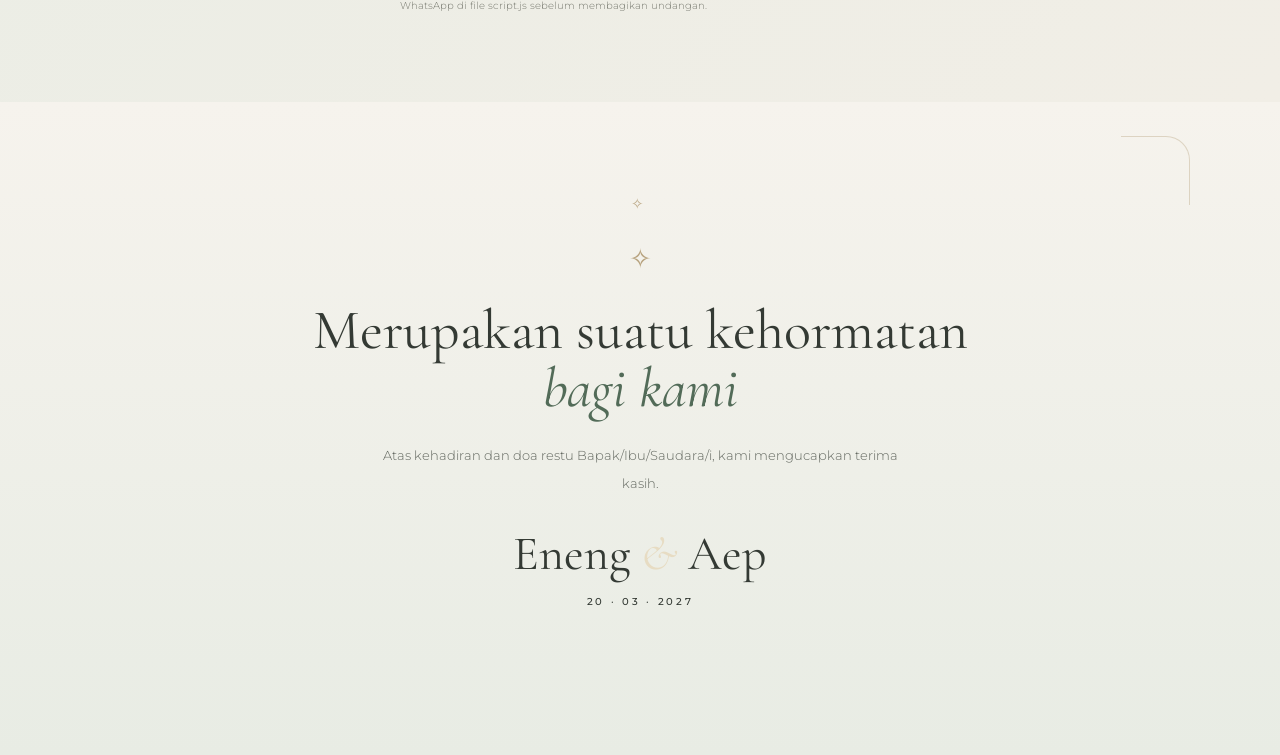
==== commit cb4aacd4: "Update index.html" ====
--- a/index.html
+++ b/index.html
@@ -22,7 +22,7 @@
       <div class="cover-shade"></div>
       <div class="cover-content">
         <p class="eyebrow">THE WEDDING OF</p>
-        <h1 class="cover-names">Eneng <span>&amp;</span> Aep</h1>
+        <h1 class="cover-names">Eneng Sadiyah <span>&amp;</span> Aep</h1>
         <div class="silver-line"></div>
         <p class="cover-date">SABTU, 20 MARET 2027</p>
         <p class="cover-note">Kepada Yth. Bapak/Ibu/Saudara/i</p>
@@ -85,7 +85,7 @@
           <span class="event-icon">02</span>
           <h3>Resepsi</h3>
           <p>Sabtu, 20 Maret 2027</p>
-          <p>11.00 – 14.00 WIB</p>
+          <p>11.00 – Selesai</p>
           <p class="venue">Kediaman Mempelai Wanita</p>
         </article>
       </div>
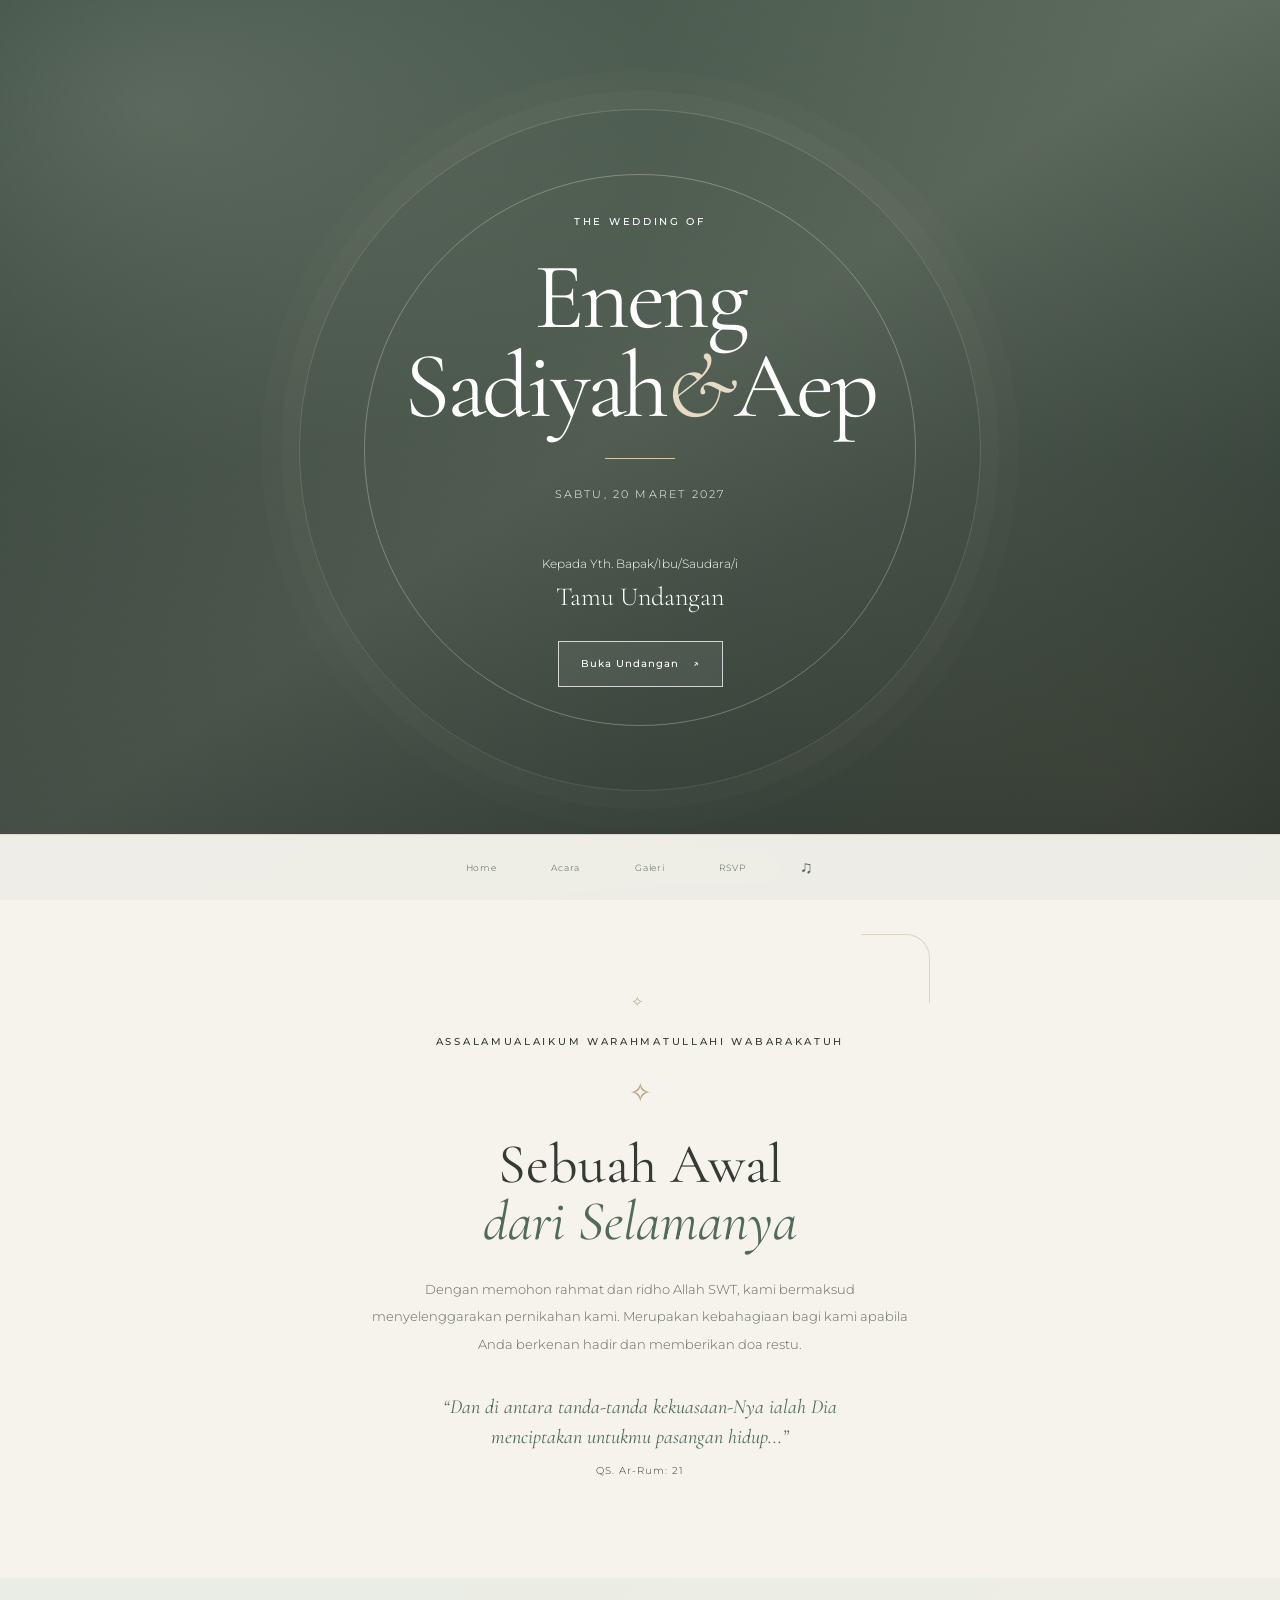
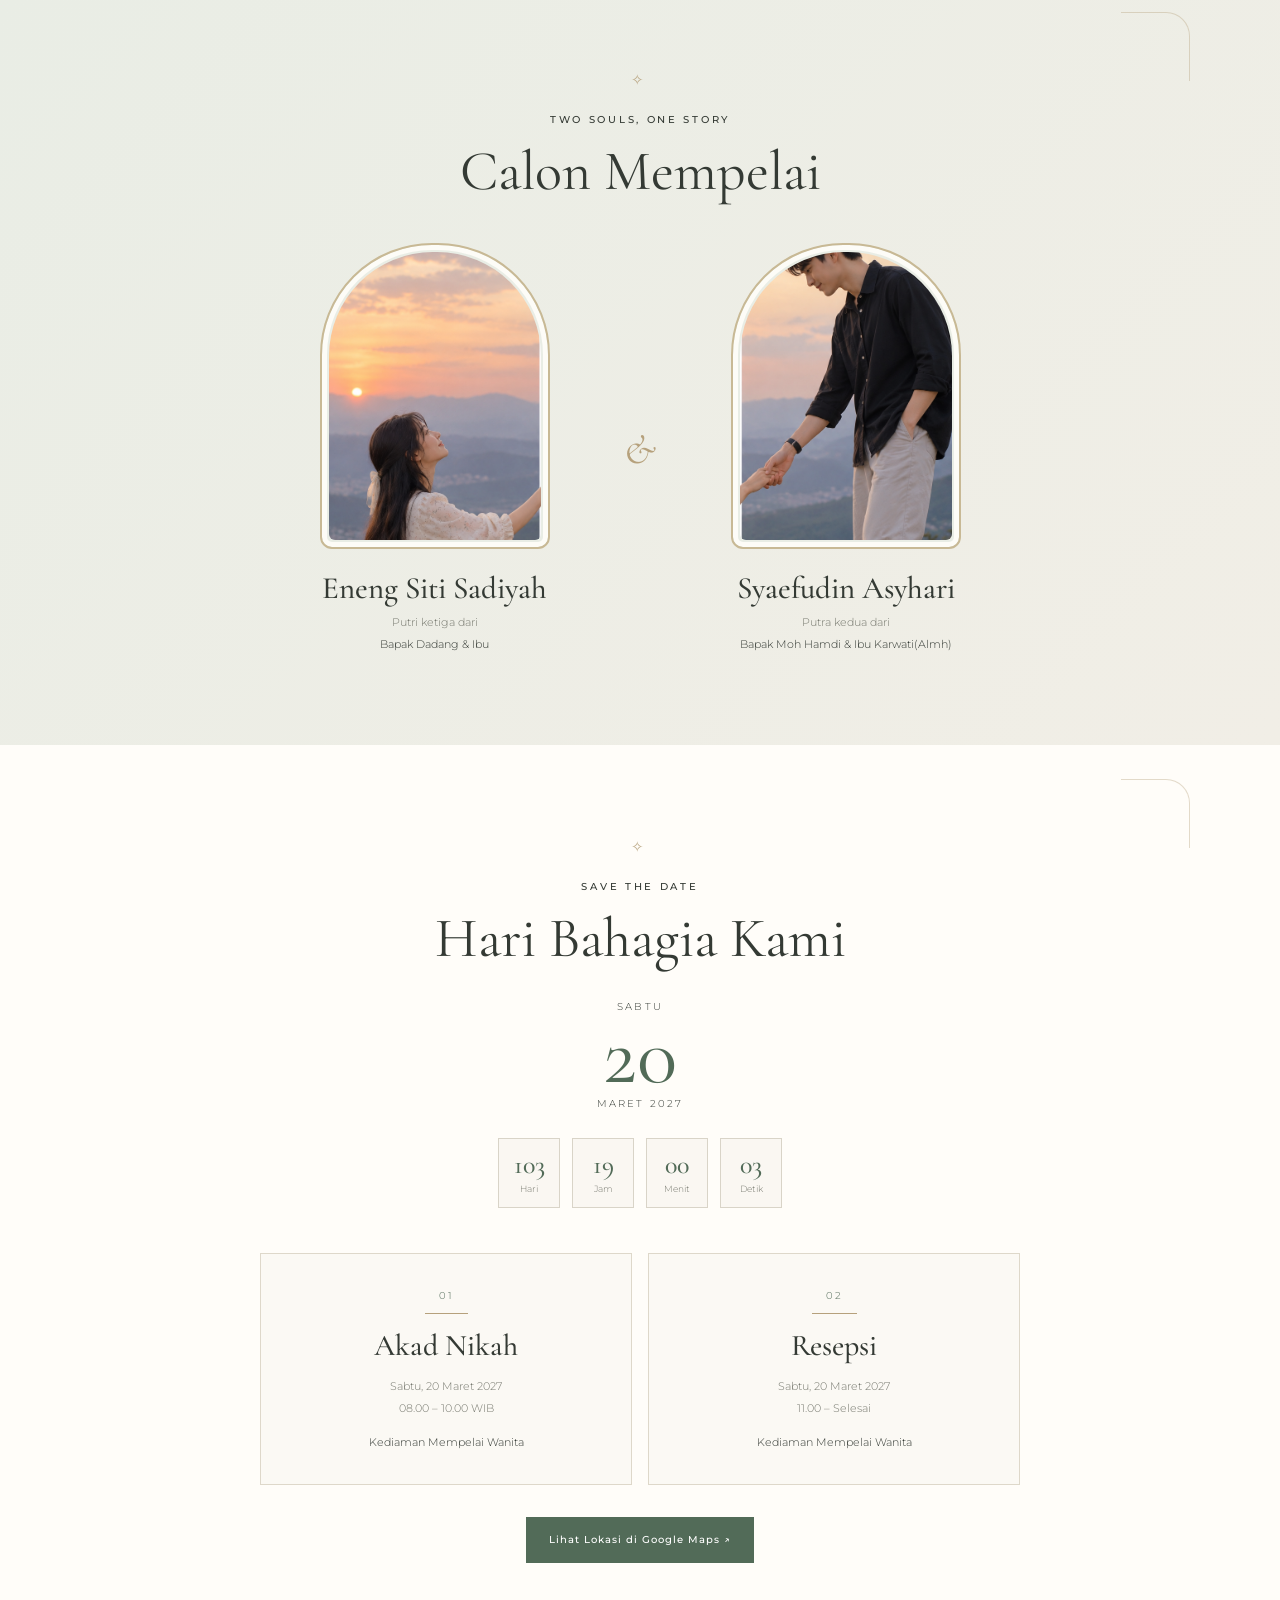
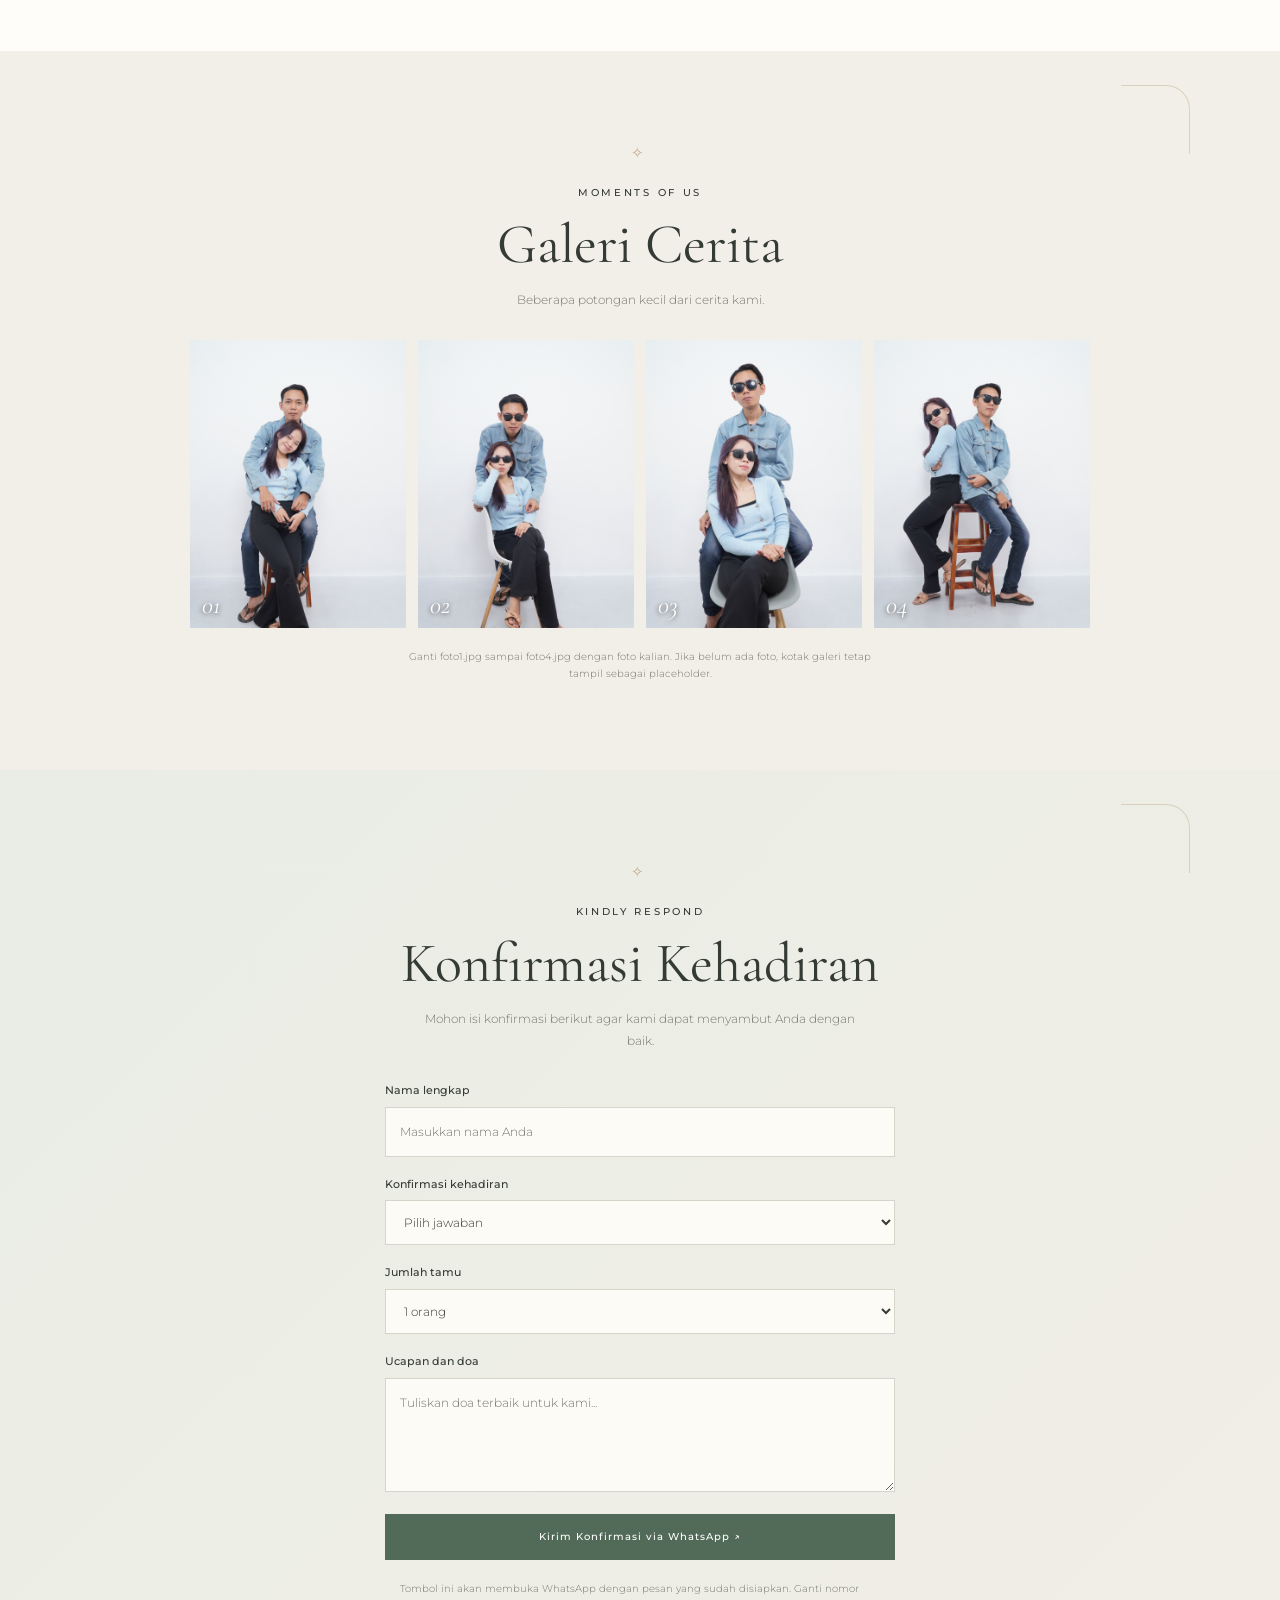
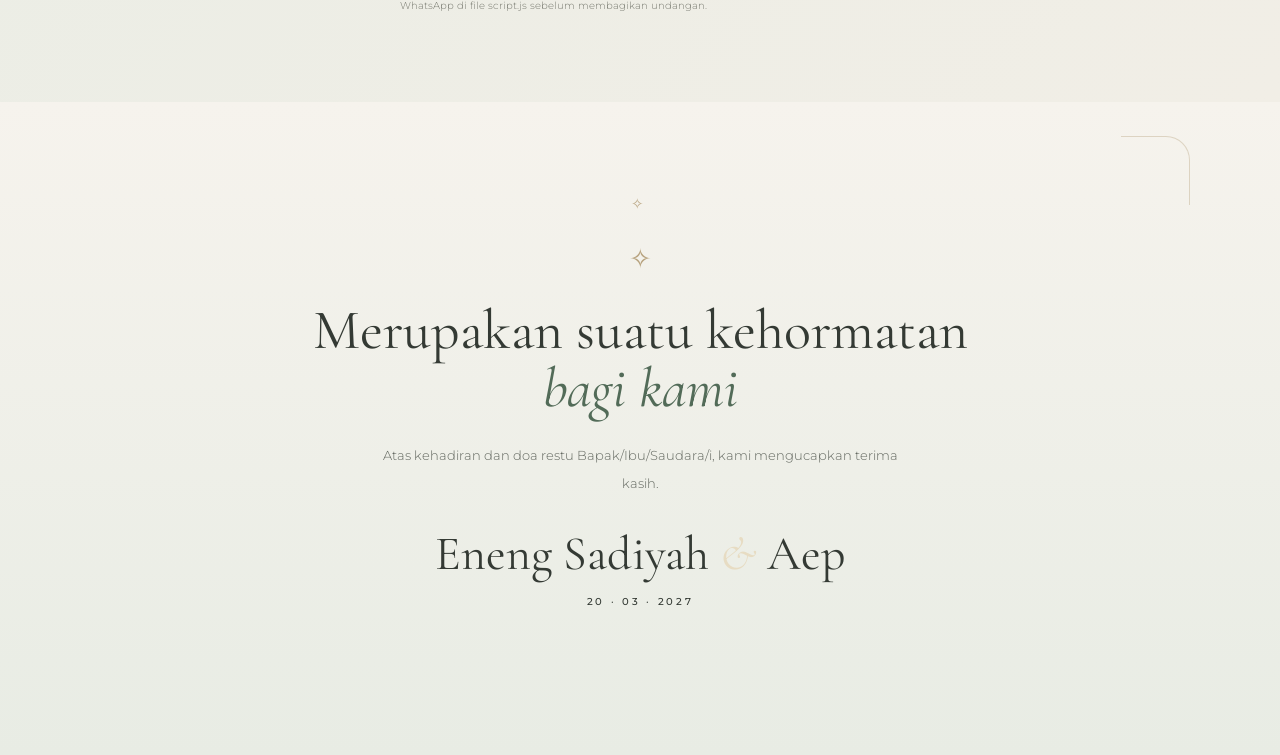
==== commit 67f1c067: "Update index.html" ====
--- a/index.html
+++ b/index.html
@@ -22,7 +22,7 @@
       <div class="cover-shade"></div>
       <div class="cover-content">
         <p class="eyebrow">THE WEDDING OF</p>
-        <h1 class="cover-names">Eneng Sadiyah <span>&amp;</span> Aep</h1>
+        <h1 class="cover-names">Eneng Sadiyah<span>&amp;</span>Aep</h1>
         <div class="silver-line"></div>
         <p class="cover-date">SABTU, 20 MARET 2027</p>
         <p class="cover-note">Kepada Yth. Bapak/Ibu/Saudara/i</p>
@@ -133,7 +133,7 @@
       <div class="ornament">✧</div>
       <h2>Merupakan suatu kehormatan<br><em>bagi kami</em></h2>
       <p class="body-copy">Atas kehadiran dan doa restu Bapak/Ibu/Saudara/i, kami mengucapkan terima kasih.</p>
-      <p class="closing-names">Eneng <span>&amp;</span> Aep</p>
+      <p class="closing-names">Eneng Sadiyah <span>&amp;</span> Aep</p>
       <p class="eyebrow">20 · 03 · 2027</p>
     </section>
   </main>
